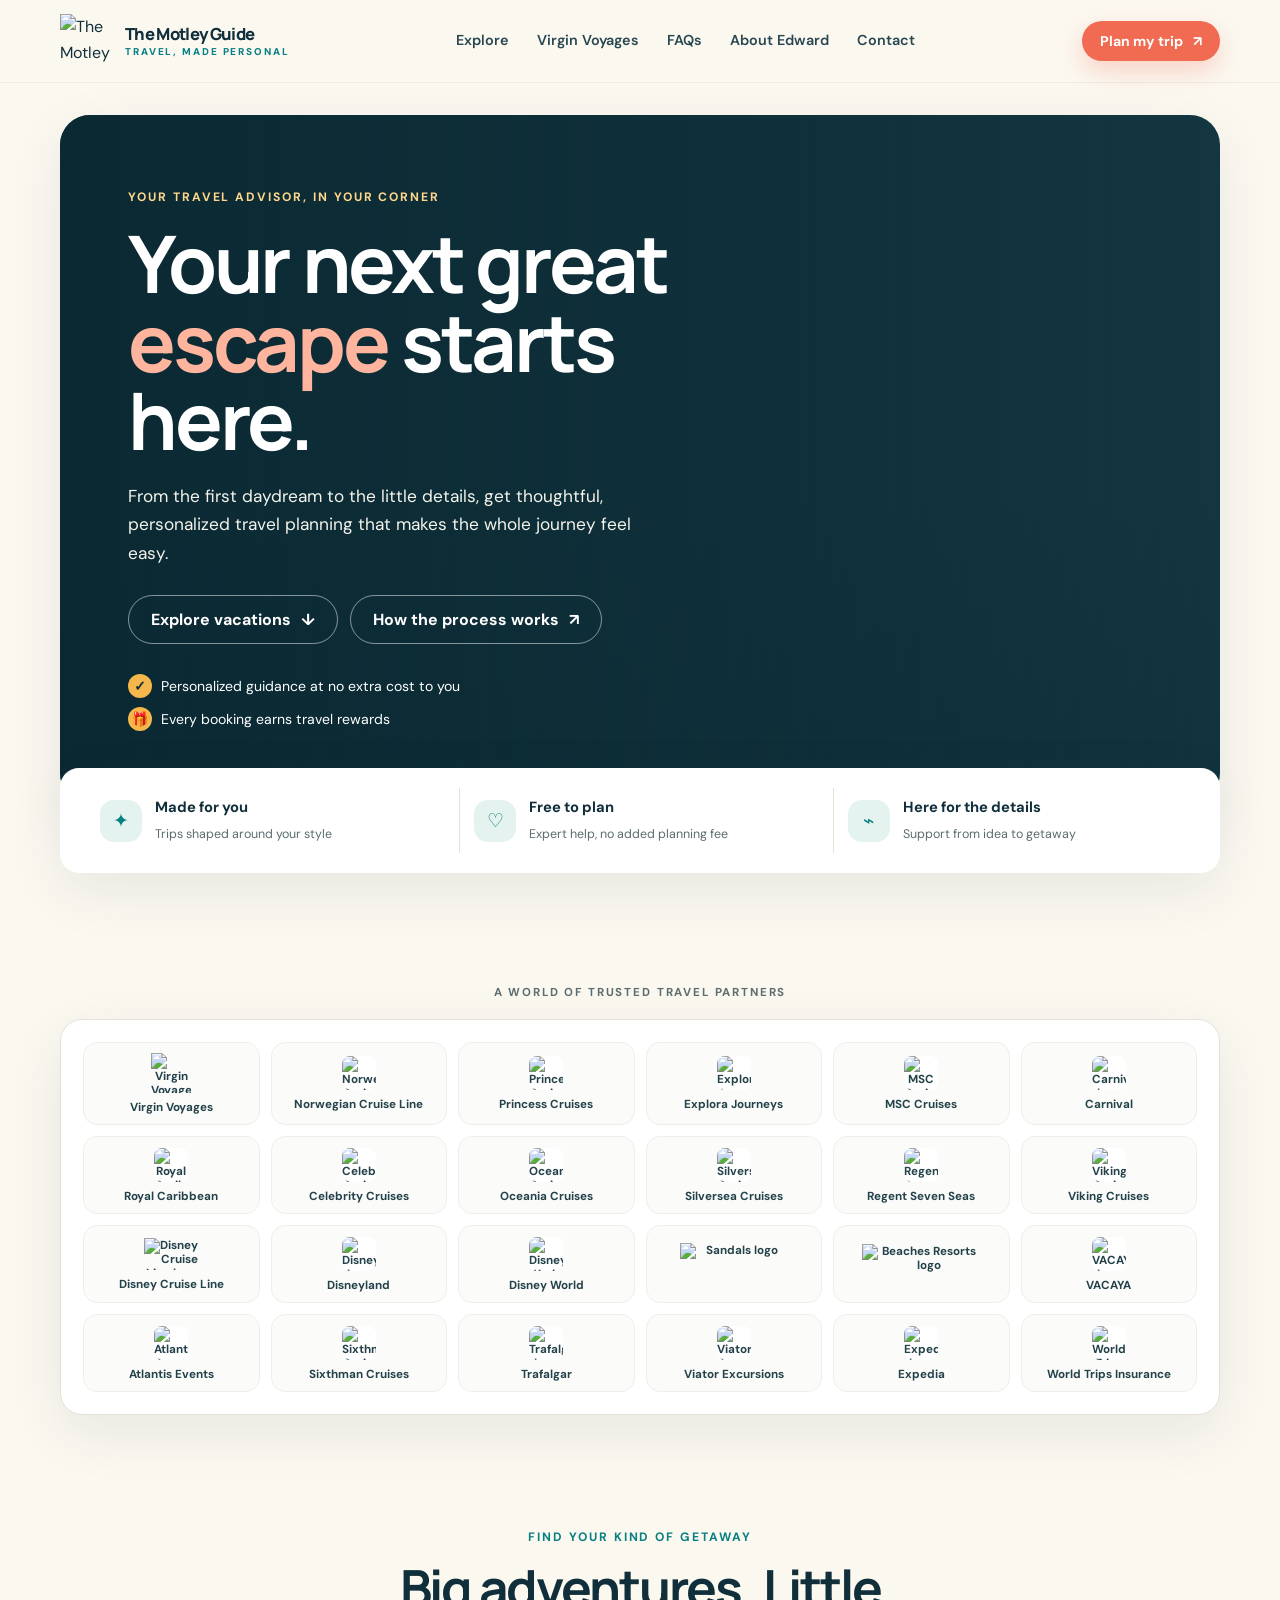
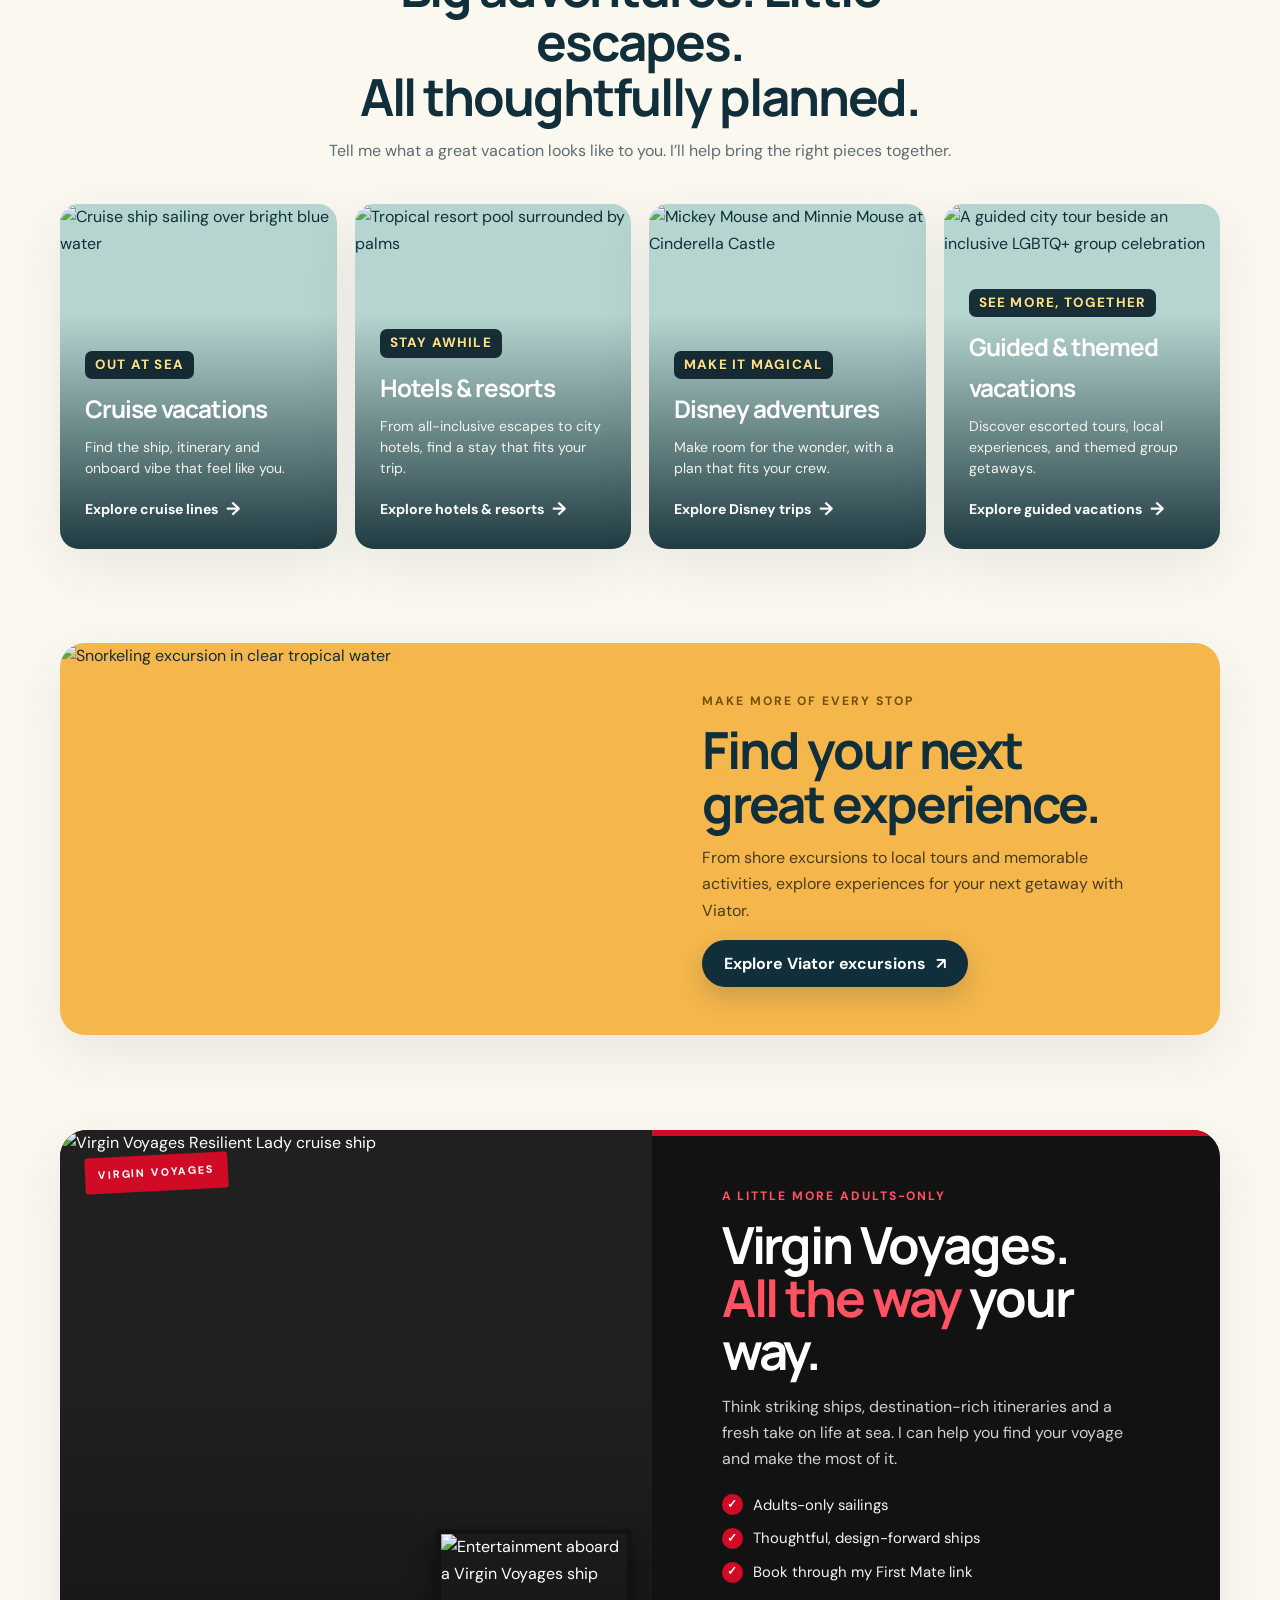
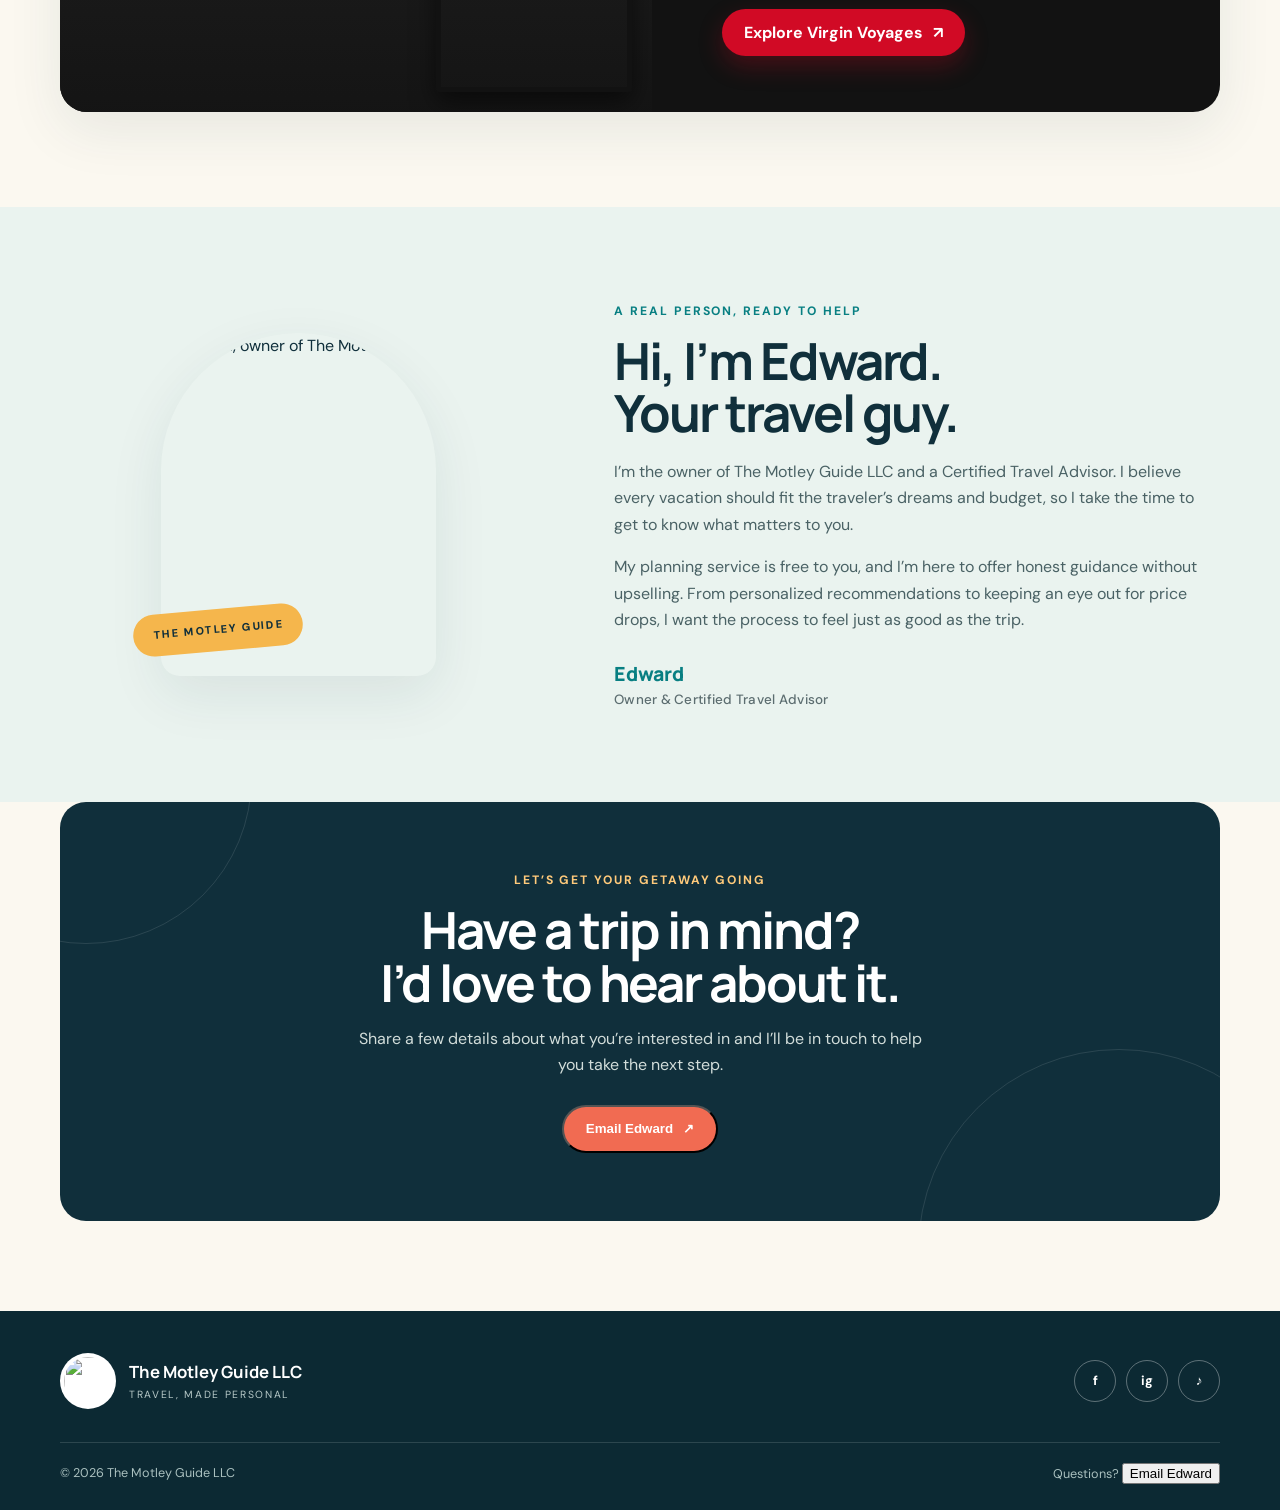
==== index.html @ 71f566dc "Add The Motley Guide website homepage" ====
<!doctype html>
<html lang="en">
<head>
  <meta charset="utf-8">
  <meta name="viewport" content="width=device-width, initial-scale=1">
  <meta name="theme-color" content="#102f3b">
  <meta name="description" content="Thoughtful, personalized vacation planning with The Motley Guide. Discover cruises, all-inclusive resorts, Disney adventures, hotels and excursions.">
  <title>The Motley Guide | Your next great escape starts here</title>
  <link rel="preconnect" href="https://fonts.googleapis.com">
  <link rel="preconnect" href="https://fonts.gstatic.com" crossorigin>
  <link href="https://fonts.googleapis.com/css2?family=DM+Sans:wght@400;500;600;700&family=Manrope:wght@400;500;600;700;800&display=swap" rel="stylesheet">
  <link rel="stylesheet" href="contact-check.css">
  <style>
    :root{--ink:#102f3b;--teal:#087f82;--coral:#f16b52;--gold:#f5b64c;--cream:#fbf8f0;--muted:#5c6d70;--white:#fff;--line:#e6e1d5;--shadow:0 18px 55px #15374116}
    *{box-sizing:border-box}html{scroll-behavior:smooth}body{margin:0;background:var(--cream);color:var(--ink);font-family:'DM Sans',sans-serif;font-size:16px;line-height:1.65}h1,h2,h3,p{margin-top:0}h1,h2,h3,.brand-name{font-family:Manrope,sans-serif;letter-spacing:-.04em}a{color:inherit;text-decoration:none}img{display:block;max-width:100%}.wrap{width:min(1160px,calc(100% - 48px));margin:auto}.eyebrow{font-size:.76rem;text-transform:uppercase;letter-spacing:.16em;font-weight:700;color:var(--teal)}.button{display:inline-flex;align-items:center;justify-content:center;gap:10px;border-radius:999px;padding:14px 22px;font-weight:700;transition:.2s ease;line-height:1.2}.button:hover{transform:translateY(-2px)}.button-coral{background:var(--coral);color:#fff;box-shadow:0 10px 24px #f16b5245}.button-light{background:#fff;color:var(--ink)}.button-outline{border:1px solid #ffffff80;color:#fff}
    header{position:sticky;top:0;z-index:10;background:#fbf8f0ed;backdrop-filter:blur(14px);border-bottom:1px solid #102f3b10}.nav{height:82px;display:flex;align-items:center;justify-content:space-between;gap:26px}.brand{display:flex;align-items:center;gap:11px;min-width:220px}.brand img{width:54px;height:54px;object-fit:contain}.brand-name{font-size:1.04rem;line-height:1.12;font-weight:800}.brand-name span{display:block;font-family:'DM Sans',sans-serif;font-size:.62rem;letter-spacing:.19em;text-transform:uppercase;margin-top:3px;color:var(--teal)}nav{display:flex;align-items:center;gap:28px;font-size:.9rem;font-weight:600;color:#284650}nav a:hover{color:var(--coral)}.nav-cta{padding:12px 18px;font-size:.88rem}
    .hero{padding:32px 0 75px}.hero-panel{position:relative;overflow:hidden;min-height:590px;border-radius:30px;background:#143742 url('https://images.ctfassets.net/rxqefefl3t5b/1yCLDxoHvj5oCfShCfFgw7/ec0d2564971c852c9f8c1a13d8d2b342/resilient-in-santorini.jpg') center 53%/cover;box-shadow:var(--shadow);display:flex;align-items:flex-end}.hero-panel:before{content:"";position:absolute;inset:0;background:linear-gradient(90deg,rgba(9,39,49,.86) 0%,rgba(9,39,49,.58) 43%,rgba(9,39,49,.05) 100%),linear-gradient(0deg,rgba(9,39,49,.22),transparent 45%)}.hero-content{position:relative;color:#fff;width:min(690px,100%);padding:72px 68px}.hero .eyebrow{color:#ffd78a}.hero h1{font-size:clamp(3.1rem,6.2vw,5.5rem);line-height:.99;margin:17px 0 22px;max-width:700px}.hero h1 em{font-style:normal;color:#ffb49e}.hero p{max-width:515px;color:#f4f4eb;font-size:1.08rem;margin-bottom:28px}.hero-actions{display:flex;flex-wrap:wrap;gap:12px}.hero-note{display:flex;align-items:center;gap:9px;margin-top:30px;color:#fff;font-size:.88rem}.hero-note+.hero-note{margin-top:9px}.hero-note b{display:inline-flex;background:var(--gold);color:var(--ink);width:24px;height:24px;border-radius:50%;align-items:center;justify-content:center}
    .intro-strip{margin-top:-35px;position:relative;z-index:1}.perks{display:grid;grid-template-columns:repeat(3,1fr);background:#fff;border-radius:19px;padding:20px 26px;box-shadow:var(--shadow);gap:12px}.perk{display:flex;align-items:center;gap:13px;padding:7px 14px}.perk+.perk{border-left:1px solid var(--line)}.perk-icon{display:grid;place-items:center;flex:0 0 42px;height:42px;border-radius:14px;background:#e4f3ef;color:var(--teal);font-size:1.2rem}.perk strong{display:block;font-size:.92rem}.perk small{color:var(--muted);font-size:.78rem}
    .supplier-band{padding:35px 0 18px}.supplier-label{text-align:center;font-weight:700;font-size:.72rem;text-transform:uppercase;letter-spacing:.16em;color:var(--muted);margin-bottom:17px}.supplier-box{padding:22px;background:#fff;border:1px solid var(--line);border-radius:22px;box-shadow:var(--shadow)}.supplier-grid{display:grid;grid-template-columns:repeat(6,minmax(0,1fr));gap:11px}.supplier-logo{min-height:78px;display:flex;flex-direction:column;align-items:center;justify-content:center;gap:7px;text-align:center;background:#fbfcfa;border:1px solid #edf0e9;border-radius:14px;padding:10px 8px;color:#24424a;font-size:.73rem;font-weight:700;line-height:1.2}.supplier-logo img{width:34px;height:34px;object-fit:contain;border-radius:8px;background:#fff}.supplier-logo img.logo-fallback{display:none}.supplier-logo span{max-width:100%}.supplier-logo-beaches img{width:min(100%,118px);height:40px;border-radius:0;background:transparent}.supplier-logo-beaches span{display:none}.supplier-logo-sandals img{width:min(100%,108px);height:42px;border-radius:0;background:transparent}.supplier-logo-sandals span{display:none}.supplier-logo-dcl img{width:55px;height:32px;border-radius:0;background:transparent}.supplier-logo-virgin img{width:40px;height:40px;border-radius:0;background:transparent}
    section{padding:94px 0}.section-head{max-width:660px;margin:0 auto 40px;text-align:center}.section-head h2{font-size:clamp(2.3rem,4vw,3.5rem);line-height:1.06;margin:13px 0 15px}.section-head p{color:var(--muted);margin:0}.travel-grid{display:grid;grid-template-columns:repeat(4,1fr);gap:18px}.travel-card{position:relative;overflow:hidden;border-radius:19px;min-height:345px;background:#b6d5d0;box-shadow:var(--shadow);isolation:isolate}.travel-card:before{content:"";position:absolute;inset:0;background:linear-gradient(0deg,rgba(11,38,46,.88),transparent 68%);z-index:-1}.travel-card img{position:absolute;inset:0;width:100%;height:100%;object-fit:cover;z-index:-2;transition:transform .4s}.travel-card:hover img{transform:scale(1.05)}.travel-card .card-content{position:absolute;bottom:0;left:0;right:0;padding:25px;color:white}.card-kicker{display:inline-flex;align-items:center;width:fit-content;margin-bottom:2px;padding:6px 10px;border-radius:7px;background:rgba(7,29,39,.9);color:#ffe08a;font-size:.84rem;line-height:1.2;letter-spacing:.09em;text-transform:uppercase;font-weight:800;text-shadow:0 1px 1px rgba(0,0,0,.35)}.travel-card h3{font-size:1.52rem;margin:8px 0}.travel-card p{font-size:.88rem;line-height:1.5;color:#f4f3ed;margin-bottom:15px}.text-link{font-size:.88rem;font-weight:700;display:inline-flex;gap:8px;align-items:center}.text-link span{font-size:1.15rem;transition:transform .2s}.text-link:hover span{transform:translateX(4px)}
    .virgin{padding:0 0 95px}.virgin-panel{display:grid;grid-template-columns:1.02fr .98fr;min-height:460px;border-radius:27px;overflow:hidden;background:#121212;color:#fff;box-shadow:var(--shadow)}.virgin-images{position:relative;min-height:400px;overflow:hidden;background:#202020}.virgin-images:after{content:"";position:absolute;inset:45% 0 0;background:linear-gradient(0deg,#101010b8,transparent);pointer-events:none}.virgin-ship{width:100%;height:100%;position:absolute;inset:0;object-fit:cover;object-position:center;filter:saturate(1.08)}.virgin-detail{position:absolute;right:20px;bottom:20px;width:33%;height:28%;object-fit:cover;border:5px solid #121212;border-radius:4px;z-index:1;box-shadow:0 10px 24px #0008}.virgin-stamp{position:absolute;z-index:2;left:25px;top:25px;padding:9px 13px;border-radius:3px;background:#d10a25;color:#fff;font-size:.67rem;font-weight:800;letter-spacing:.17em;text-transform:uppercase;transform:rotate(-3deg)}.virgin-copy{padding:56px clamp(30px,5.5vw,70px);display:flex;flex-direction:column;justify-content:center;position:relative}.virgin-copy:before{content:"";position:absolute;right:0;top:0;height:6px;width:100%;background:#d10a25}.virgin-copy .eyebrow{color:#ff5365}.virgin-copy h2{font-size:clamp(2.3rem,4vw,3.5rem);line-height:1.03;margin:12px 0 17px;color:#fff}.virgin-copy h2 em{font-style:normal;color:#ff5262}.virgin-copy p{color:#d0d0d0}.virgin-copy ul{list-style:none;padding:0;margin:4px 0 25px;display:grid;gap:9px}.virgin-copy li{display:flex;gap:10px;align-items:center;font-size:.93rem;color:#f3f3f3}.virgin-copy li:before{content:'✓';font-size:.73rem;font-weight:800;background:#d10a25;color:#fff;border-radius:50%;width:21px;height:21px;display:grid;place-items:center}.virgin-copy .button{align-self:flex-start;background:#d10a25;box-shadow:0 10px 24px #d10a2545}
    .viator-section{padding:0 0 95px}.viator-panel{display:grid;grid-template-columns:1fr 1fr;min-height:390px;border-radius:25px;overflow:hidden;background:#f5b64c;box-shadow:var(--shadow)}.viator-photo{min-height:360px;width:100%;height:100%;object-fit:cover}.viator-copy{padding:48px clamp(28px,5vw,62px);display:flex;flex-direction:column;justify-content:center}.viator-copy .eyebrow{color:#73500b}.viator-copy h2{font-size:clamp(2.25rem,4vw,3.4rem);line-height:1.04;margin:12px 0 15px}.viator-copy p{color:#493d20;max-width:470px}.viator-copy .button{align-self:flex-start;background:#102f3b;color:#fff;box-shadow:0 10px 24px #102f3b30}
    .about{background:#eaf3ef}.about-grid{display:grid;grid-template-columns:.88fr 1.12fr;align-items:center;gap:78px}.portrait-wrap{position:relative;max-width:420px;margin:auto}.portrait{width:100%;aspect-ratio:4/5;object-fit:cover;object-position:center 38%;border-radius:180px 180px 25px 25px;box-shadow:var(--shadow)}.portrait-wrap:after{content:"THE MOTLEY GUIDE";position:absolute;bottom:25px;left:-28px;background:var(--gold);border-radius:999px;padding:12px 20px;font-size:.68rem;font-weight:800;letter-spacing:.15em;transform:rotate(-5deg)}.about-copy h2{font-size:clamp(2.4rem,4vw,3.7rem);line-height:1.03;margin:12px 0 20px}.about-copy p{color:#4a6265}.about-copy .signature{font-family:Manrope,sans-serif;font-weight:800;font-size:1.22rem;color:var(--teal);margin:25px 0 0}.about-copy .signature small{font:500 .84rem 'DM Sans',sans-serif;color:var(--muted);display:block;letter-spacing:.02em}
    .steps{display:grid;grid-template-columns:repeat(3,1fr);gap:22px;margin-top:43px}.step{padding:27px 26px;background:white;border:1px solid var(--line);border-radius:18px}.step-num{display:grid;place-items:center;width:40px;height:40px;border-radius:13px;background:#fff0df;color:#c35d45;font-weight:800;margin-bottom:20px}.step h3{font-size:1.2rem;margin-bottom:9px}.step p{font-size:.91rem;color:var(--muted);margin:0}
    .process-section{background:#eaf3ef}.process-list{list-style:none;padding:0;margin:0 auto;max-width:850px;position:relative;display:grid;gap:13px}.process-list:before{content:"";position:absolute;left:27px;top:27px;bottom:27px;width:2px;background:#bfd8d0}.process-step{position:relative;display:grid;grid-template-columns:56px 1fr;gap:17px;align-items:start}.process-num{position:relative;z-index:1;width:56px;height:56px;border-radius:18px;background:var(--gold);color:var(--ink);display:grid;place-items:center;font:800 .9rem Manrope,sans-serif;box-shadow:0 0 0 6px #eaf3ef}.process-card{background:#fff;border:1px solid #dfe9e3;border-radius:16px;padding:17px 22px;box-shadow:0 9px 24px #1537410a}.process-card h3{font-size:1.08rem;margin:0 0 4px}.process-card p{margin:0;color:var(--muted);font-size:.91rem}.process-card.with-illustration{display:grid;grid-template-columns:minmax(0,1fr) 122px;gap:16px;align-items:center}.process-illustration{display:block;width:122px;height:90px}.process-step:nth-child(6) .process-num{background:var(--coral);color:#fff}.process-step:nth-child(6) h3{color:#bf513c}.process-step:last-child .process-num{background:var(--teal);color:#fff}.process-cta{text-align:center;margin-top:30px}.process-cta p{color:var(--muted);margin:0 0 14px}
    .cta{padding:0 0 90px}.cta-panel{position:relative;overflow:hidden;background:var(--ink);color:#fff;text-align:center;padding:68px 24px;border-radius:26px}.cta-panel:before,.cta-panel:after{content:"";position:absolute;border:1px solid #ffffff1c;border-radius:50%;width:330px;height:330px}.cta-panel:before{left:-140px;top:-190px}.cta-panel:after{right:-100px;bottom:-230px;width:400px;height:400px}.cta-panel>*{position:relative}.cta-panel .eyebrow{color:#ffca7b}.cta-panel h2{font-size:clamp(2.3rem,4vw,3.5rem);line-height:1.05;max-width:680px;margin:13px auto 16px}.cta-panel p{color:#d2ddda;max-width:570px;margin:0 auto 26px}.cta-panel .button{background:var(--coral);color:#fff}
    .contact-email{display:inline-flex;align-items:center;justify-content:center;margin-top:14px;padding:12px 21px;border:1px solid #ffffff;border-radius:999px;background:#fff;color:var(--ink);font:700 .9rem 'DM Sans',sans-serif;cursor:pointer;transition:.2s ease}.contact-email:hover{transform:translateY(-2px);box-shadow:0 8px 22px #0003}.human-check{border:0;border-radius:22px;padding:0;width:min(430px,calc(100% - 32px));color:var(--ink);box-shadow:0 24px 80px #071c25aa}.human-check::backdrop{background:#081f28b8;backdrop-filter:blur(4px)}.human-check form{padding:30px}.human-check .eyebrow{margin-bottom:7px}.human-check h2{font-size:1.8rem;line-height:1.12;margin:5px 0 10px}.human-check p{color:var(--muted);font-size:.93rem}.human-check label{display:block;font-weight:700;font-size:.88rem;margin:20px 0 7px}.human-check input{width:100%;height:48px;padding:10px 13px;border:1px solid #cbd5d2;border-radius:10px;font:inherit;color:var(--ink)}.human-check input:focus{outline:3px solid #087f8240;border-color:var(--teal)}.check-actions{display:flex;justify-content:flex-end;gap:10px;margin-top:18px}.check-actions button{border:0;font:inherit;cursor:pointer}.check-cancel{background:#eef2ef;color:var(--ink)}.check-error{min-height:1.3em;color:#b3263e!important;font-size:.84rem!important;margin:7px 0 0!important}
    footer{background:#0c2933;color:#fff;padding:42px 0 25px}.footer-top{display:flex;align-items:center;justify-content:space-between;gap:30px;padding-bottom:33px;border-bottom:1px solid #ffffff22}.footer-brand{display:flex;align-items:center;gap:13px}.footer-brand img{width:56px;height:56px;object-fit:contain;background:#fff;border-radius:50%;padding:4px}.footer-brand strong{font-family:Manrope,sans-serif;font-size:1.05rem}.footer-brand small{display:block;color:#b7c9c8;letter-spacing:.16em;text-transform:uppercase;font-size:.65rem}.socials{display:flex;gap:10px}.socials a{width:42px;height:42px;border-radius:50%;border:1px solid #ffffff55;display:grid;place-items:center;font-weight:700;font-size:.82rem;transition:.2s}.socials a:hover{background:var(--gold);color:var(--ink);border-color:var(--gold)}.footer-bottom{display:flex;justify-content:space-between;gap:20px;color:#aac0bf;font-size:.79rem;padding-top:20px}.footer-bottom a{text-decoration:underline;text-underline-offset:3px}
    @media(max-width:900px){.supplier-grid{grid-template-columns:repeat(4,minmax(0,1fr))}nav{gap:17px}.travel-grid{grid-template-columns:repeat(2,1fr)}.travel-card{min-height:330px}.about-grid{gap:46px}.hero-panel{min-height:550px}.hero-content{padding:58px 46px}}
    @media(max-width:680px){.wrap{width:min(100% - 32px,520px)}.nav{height:72px}.brand{min-width:0}.brand img{width:46px;height:46px}.brand-name{font-size:.92rem}nav{display:none}.nav-cta{padding:11px 15px;font-size:.8rem}.hero{padding:17px 0 55px}.hero-panel{min-height:610px;border-radius:22px;background-position:58% center}.hero-panel:before{background:linear-gradient(90deg,rgba(9,39,49,.84),rgba(9,39,49,.28)),linear-gradient(0deg,rgba(9,39,49,.43),transparent 78%)}.hero-content{padding:44px 25px}.supplier-box{padding:13px}.supplier-grid{grid-template-columns:repeat(3,minmax(0,1fr));gap:8px}.supplier-logo{min-height:74px;padding:8px 5px;font-size:.67rem}.supplier-logo img{width:30px;height:30px}.hero h1{font-size:3.35rem}.hero p{font-size:.98rem}.intro-strip{margin-top:-24px}.perks{grid-template-columns:1fr;padding:13px 18px;gap:0}.perk{padding:10px 4px}.perk+.perk{border-left:0;border-top:1px solid var(--line)}section{padding:70px 0}.section-head{margin-bottom:28px}.travel-grid{grid-template-columns:1fr;gap:12px}.travel-card{min-height:270px;border-radius:15px}.travel-card .card-content{padding:17px}.travel-card h3{font-size:1.25rem}.travel-card p{font-size:.78rem}.virgin{padding-bottom:70px}.virgin-panel{grid-template-columns:1fr}.virgin-images{min-height:300px}.virgin-detail{width:35%;height:29%;right:13px;bottom:13px;border-width:3px}.virgin-stamp{left:16px;top:17px}.virgin-copy{padding:34px 26px 38px}.viator-section{padding-bottom:70px}.viator-panel{grid-template-columns:1fr}.viator-photo{min-height:250px;max-height:290px}.viator-copy{padding:33px 26px 38px}.about-grid{grid-template-columns:1fr;gap:40px}.portrait-wrap{max-width:300px}.about-copy{max-width:540px}.steps{grid-template-columns:1fr;gap:12px;margin-top:30px}.step{padding:22px}.process-list{gap:11px}.process-step{grid-template-columns:48px 1fr;gap:12px}.process-list:before{left:23px;top:24px;bottom:24px}.process-num{width:48px;height:48px;border-radius:15px;box-shadow:0 0 0 5px #eaf3ef}.process-card{padding:15px 16px}.process-card.with-illustration{grid-template-columns:minmax(0,1fr) 86px;gap:9px}.process-illustration{width:86px;height:72px}.process-card h3{font-size:1rem}.process-card p{font-size:.87rem}.process-cta .button{width:100%}.cta{padding-bottom:65px}.cta-panel{padding:54px 23px;border-radius:21px}.footer-top{align-items:flex-start;flex-direction:column}.footer-bottom{flex-direction:column;gap:6px}}
    @media(prefers-reduced-motion:reduce){html{scroll-behavior:auto}*,*:before,*:after{transition:none!important}}
  </style>
</head>
<body>
  <header>
    <div class="wrap nav">
      <a class="brand" href="#top" aria-label="The Motley Guide home">
        <img src="https://d6ham14n5a27z.cloudfront.net/img/s_h100/i_ha0764b0eef81c5c4796b85fe0e1fa16772dd50e7.png" alt="The Motley Guide logo">
        <span class="brand-name">The Motley Guide<span>Travel, made personal</span></span>
      </a>
      <nav aria-label="Main navigation"><a href="#experiences">Explore</a><a href="#virgin">Virgin Voyages</a><a href="cruise-faq.html">FAQs</a><a href="#about">About Edward</a><a href="#contact">Contact</a></nav>
      <a class="button button-coral nav-cta" href="quote-request.html">Plan my trip <span>↗</span></a>
    </div>
  </header>
  <main id="top">
    <section class="hero">
      <div class="wrap">
        <div class="hero-panel">
          <div class="hero-content">
            <div class="eyebrow">Your travel advisor, in your corner</div>
            <h1>Your next great <em>escape</em> starts here.</h1>
            <p>From the first daydream to the little details, get thoughtful, personalized travel planning that makes the whole journey feel easy.</p>
            <div class="hero-actions"><a class="button button-outline" href="#experiences">Explore vacations <span>↓</span></a><a class="button button-outline" href="planning-process.html">How the process works <span>↗</span></a></div>
            <div class="hero-note"><b>✓</b> Personalized guidance at no extra cost to you</div>
            <div class="hero-note gift-note"><b aria-hidden="true">🎁</b> Every booking earns travel rewards</div>
          </div>
        </div>
        <div class="intro-strip"><div class="perks">
          <div class="perk"><span class="perk-icon">✦</span><span><strong>Made for you</strong><small>Trips shaped around your style</small></span></div>
          <div class="perk"><span class="perk-icon">♡</span><span><strong>Free to plan</strong><small>Expert help, no added planning fee</small></span></div>
          <div class="perk"><span class="perk-icon">⌁</span><span><strong>Here for the details</strong><small>Support from idea to getaway</small></span></div>
        </div></div>
      </div>
    </section>
    <section class="supplier-band" aria-label="Travel partners"><div class="wrap"><div class="supplier-label">A world of trusted travel partners</div><div class="supplier-box"><div class="supplier-grid" id="supplier-grid"></div></div></div></section>
    <section id="experiences">
      <div class="wrap"><div class="section-head"><div class="eyebrow">Find your kind of getaway</div><h2>Big adventures. Little escapes.<br>All thoughtfully planned.</h2><p>Tell me what a great vacation looks like to you. I’ll help bring the right pieces together.</p></div>
        <div class="travel-grid">
          <article class="travel-card"><img src="https://images.unsplash.com/photo-1548574505-5e239809ee19?auto=format&fit=crop&w=900&q=82" alt="Cruise ship sailing over bright blue water" loading="lazy"><div class="card-content"><div class="card-kicker">Out at sea</div><h3>Cruise vacations</h3><p>Find the ship, itinerary and onboard vibe that feel like you.</p><a class="text-link" href="cruises.html">Explore cruise lines <span>→</span></a></div></article>
          <article class="travel-card"><img src="https://images.unsplash.com/photo-1571896349842-33c89424de2d?auto=format&fit=crop&w=900&q=82" alt="Tropical resort pool surrounded by palms" loading="lazy"><div class="card-content"><div class="card-kicker">Stay awhile</div><h3>Hotels & resorts</h3><p>From all-inclusive escapes to city hotels, find a stay that fits your trip.</p><a class="text-link" href="resorts.html">Explore hotels & resorts <span>→</span></a></div></article>
          <article class="travel-card"><img src="https://disneyexperiences.com/app/uploads/sites/2/2023/12/1920_img_2436-1440x960-1.jpg" alt="Mickey Mouse and Minnie Mouse at Cinderella Castle" loading="lazy"><div class="card-content"><div class="card-kicker">Make it magical</div><h3>Disney adventures</h3><p>Make room for the wonder, with a plan that fits your crew.</p><a class="text-link" href="disney.html">Explore Disney trips <span>→</span></a></div></article>
          
          <article class="travel-card"><img src="guided-themed-vacations.jpg" alt="A guided city tour beside an inclusive LGBTQ+ group celebration" loading="lazy"><div class="card-content"><div class="card-kicker">See more, together</div><h3>Guided & themed vacations</h3><p>Discover escorted tours, local experiences, and themed group getaways.</p><a class="text-link" href="stays-excursions.html">Explore guided vacations <span>→</span></a></div></article>
        </div>
      </div>
    </section>
    <section class="viator-section" id="viator"><div class="wrap"><div class="viator-panel"><img class="viator-photo" src="https://images.unsplash.com/photo-1544551763-46a013bb70d5?auto=format&fit=crop&w=1200&q=85" alt="Snorkeling excursion in clear tropical water" loading="lazy"><div class="viator-copy"><div class="eyebrow">Make more of every stop</div><h2>Find your next<br>great experience.</h2><p>From shore excursions to local tours and memorable activities, explore experiences for your next getaway with Viator.</p><a class="button" href="https://www.viator.com/?pid=P00304275&amp;uid=U00824107&amp;mcid=58086&amp;currency=USD" target="_blank" rel="noopener">Explore Viator excursions <span>↗</span></a></div></div></div></section>
    <section class="virgin" id="virgin"><div class="wrap"><div class="virgin-panel"><div class="virgin-images"><span class="virgin-stamp">Virgin Voyages</span><img class="virgin-ship" src="https://virginvoyages.imgix.net/dam/jcr%3A6b35a588-25ca-49c9-8648-4dfd82debcb9/Resilient%20lady-892x1266-tablet.png?auto=format&amp;w=1400&amp;q=88" alt="Virgin Voyages Resilient Lady cruise ship" loading="lazy"><img class="virgin-detail" src="https://virginvoyages.imgix.net/dam/jcr%3Aa4e1e33b-c900-4a3a-9ae8-876c49cc40e7/cards-entertainment-450x253.png?auto=format&amp;w=600&amp;q=85" alt="Entertainment aboard a Virgin Voyages ship" loading="lazy"></div><div class="virgin-copy"><div class="eyebrow">A little more adults-only</div><h2>Virgin Voyages.<br><em>All the way</em> your way.</h2><p>Think striking ships, destination-rich itineraries and a fresh take on life at sea. I can help you find your voyage and make the most of it.</p><ul><li>Adults-only sailings</li><li>Thoughtful, design-forward ships</li><li>Book through my First Mate link</li></ul><a class="button button-coral" href="https://www.virginvoyages.com/book/voyage-planner/find-a-voyage?cabins=1&amp;currencyCode=USD&amp;agentId=290293&amp;agencyId=55760&amp;bookingChannel=FMLINK" target="_blank" rel="noopener">Explore Virgin Voyages <span>↗</span></a></div></div></div></section>
    <section class="about" id="about"><div class="wrap about-grid"><div class="portrait-wrap"><img class="portrait" src="https://d6ham14n5a27z.cloudfront.net/img/c_w2000,h1200,mFocusCover/i_h374306955d0e00d8378937ebae67ea13e7e6b4fe~f_w819,h492,x-108,y0.png" alt="Edward, owner of The Motley Guide"></div><div class="about-copy"><div class="eyebrow">A real person, ready to help</div><h2>Hi, I’m Edward.<br>Your travel guy.</h2><p>I’m the owner of The Motley Guide LLC and a Certified Travel Advisor. I believe every vacation should fit the traveler’s dreams and budget, so I take the time to get to know what matters to you.</p><p>My planning service is free to you, and I’m here to offer honest guidance without upselling. From personalized recommendations to keeping an eye out for price drops, I want the process to feel just as good as the trip.</p><p class="signature">Edward <small>Owner & Certified Travel Advisor</small></p></div></div></section>

    <section class="cta" id="contact"><div class="wrap"><div class="cta-panel"><div class="eyebrow">Let’s get your getaway going</div><h2>Have a trip in mind?<br>I’d love to hear about it.</h2><p>Share a few details about what you’re interested in and I’ll be in touch to help you take the next step.</p><button class="button email-contact" type="button">Email Edward <span>↗</span></button></div></div></section>
  </main>
  <footer><div class="wrap"><div class="footer-top"><a class="footer-brand" href="#top"><img src="https://d6ham14n5a27z.cloudfront.net/img/s_h100/i_ha0764b0eef81c5c4796b85fe0e1fa16772dd50e7.png" alt=""><span><strong>The Motley Guide LLC</strong><small>Travel, made personal</small></span></a><div class="socials" aria-label="Social media"><a href="https://www.facebook.com/TheMotleyGuide/" target="_blank" rel="noopener" aria-label="Facebook">f</a><a href="https://www.instagram.com/themotleyguide" target="_blank" rel="noopener" aria-label="Instagram">ig</a><a href="https://www.tiktok.com/@themotleyguide" target="_blank" rel="noopener" aria-label="TikTok">♪</a></div></div><div class="footer-bottom"><span>© 2026 The Motley Guide LLC</span><span>Questions? <button class="email-contact footer-email" type="button">Email Edward</button></span></div></div></footer>
  <dialog class="human-check" id="human-check" aria-labelledby="check-title"><form id="human-form"><div class="eyebrow">Quick human check</div><h2 id="check-title">One little check before email</h2><p>This helps discourage automated messages. Solve the simple question to open your email app.</p><label id="human-question" for="human-answer">What is 4 + 3?</label><input id="human-answer" name="answer" inputmode="numeric" autocomplete="off" required aria-describedby="check-error"><p class="check-error" id="check-error" aria-live="polite"></p><div class="check-actions"><button type="button" class="button check-cancel" id="check-cancel">Cancel</button><button type="submit" class="button button-coral">Continue to email</button></div></form></dialog>
  <script>
    const suppliers=[['Virgin Voyages','virginvoyages.com'],['Norwegian Cruise Line','ncl.com'],['Princess Cruises','princess.com'],['Explora Journeys','explorajourneys.com'],['MSC Cruises','msccruises.com'],['Carnival','carnival.com'],['Royal Caribbean','royalcaribbean.com'],['Celebrity Cruises','celebritycruises.com'],['Oceania Cruises','oceaniacruises.com'],['Silversea Cruises','silversea.com'],['Regent Seven Seas','rssc.com'],['Viking Cruises','vikingcruises.com'],['Disney Cruise Line','disneycruise.disney.go.com'],['Disneyland','disneyland.disney.go.com'],['Disney World','disneyworld.disney.go.com'],['Sandals','sandals.com'],['Beaches Resorts','beaches.com'],['VACAYA','myvacaya.com'],['Atlantis Events','atlantisevents.com'],['Sixthman Cruises','sixthman.net'],['Trafalgar','trafalgar.com'],['Viator Excursions','viator.com'],['Expedia','expedia.com'],['World Trips Insurance','worldtrips.com']];
    const grid=document.getElementById('supplier-grid');
    for(const [name,domain] of suppliers){const item=document.createElement('div');item.className='supplier-logo';const img=document.createElement('img');if(name==='Beaches Resorts'){item.classList.add('supplier-logo-beaches');img.src='beaches-logo.png'}else if(name==='Virgin Voyages'){item.classList.add('supplier-logo-virgin');img.src='virgin-voyages-logo.png'}else if(name==='Norwegian Cruise Line'){img.src='norwegian-cruise-line-logo.jpeg'}else if(name==='Sandals'){item.classList.add('supplier-logo-sandals');img.src='sandals-logo.jpg'}else if(name==='Disney Cruise Line'){item.classList.add('supplier-logo-dcl');img.src='disney-cruise-line-logo.png'}else{img.src=`https://www.google.com/s2/favicons?domain=${domain}&sz=96`}img.alt=`${name} logo`;img.loading='lazy';const text=document.createElement('span');text.textContent=name;item.append(img,text);grid.append(item)}
  </script>
  <script src="contact-check.js"></script>
</body>
</html>
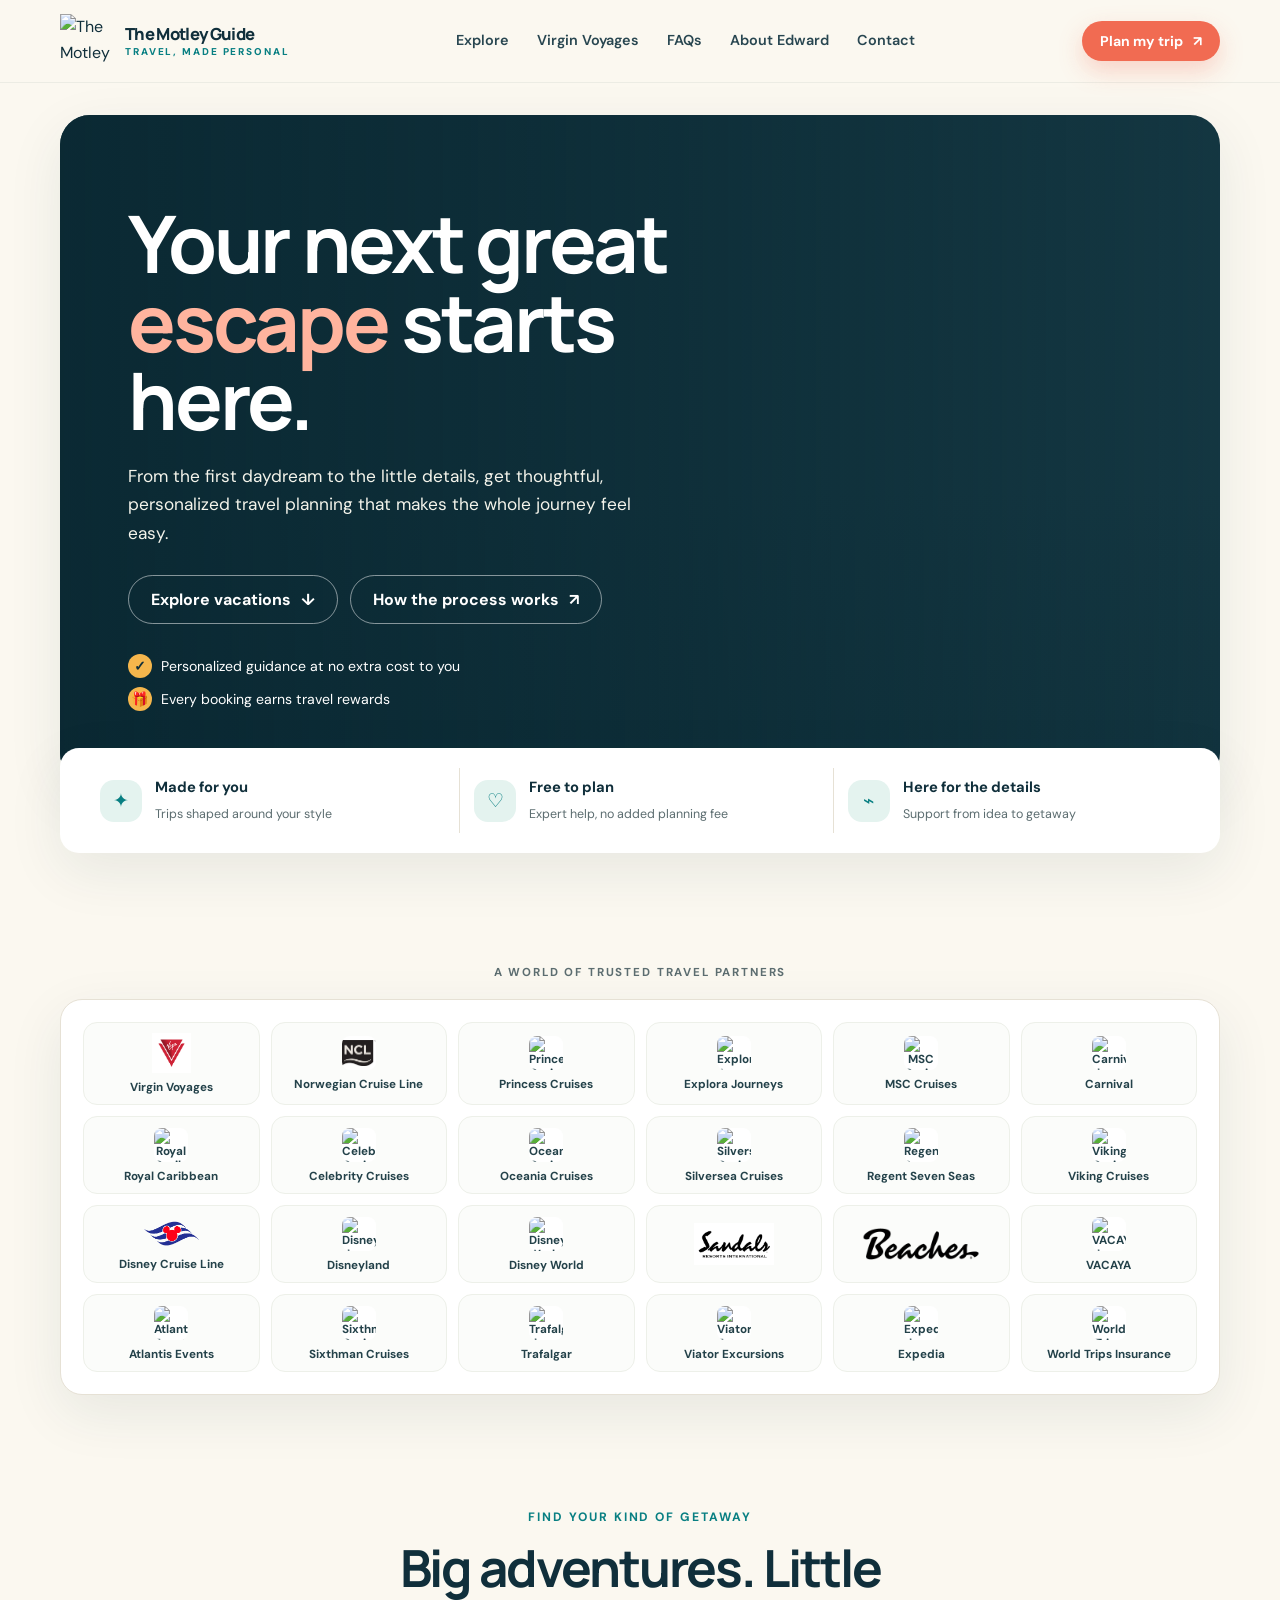
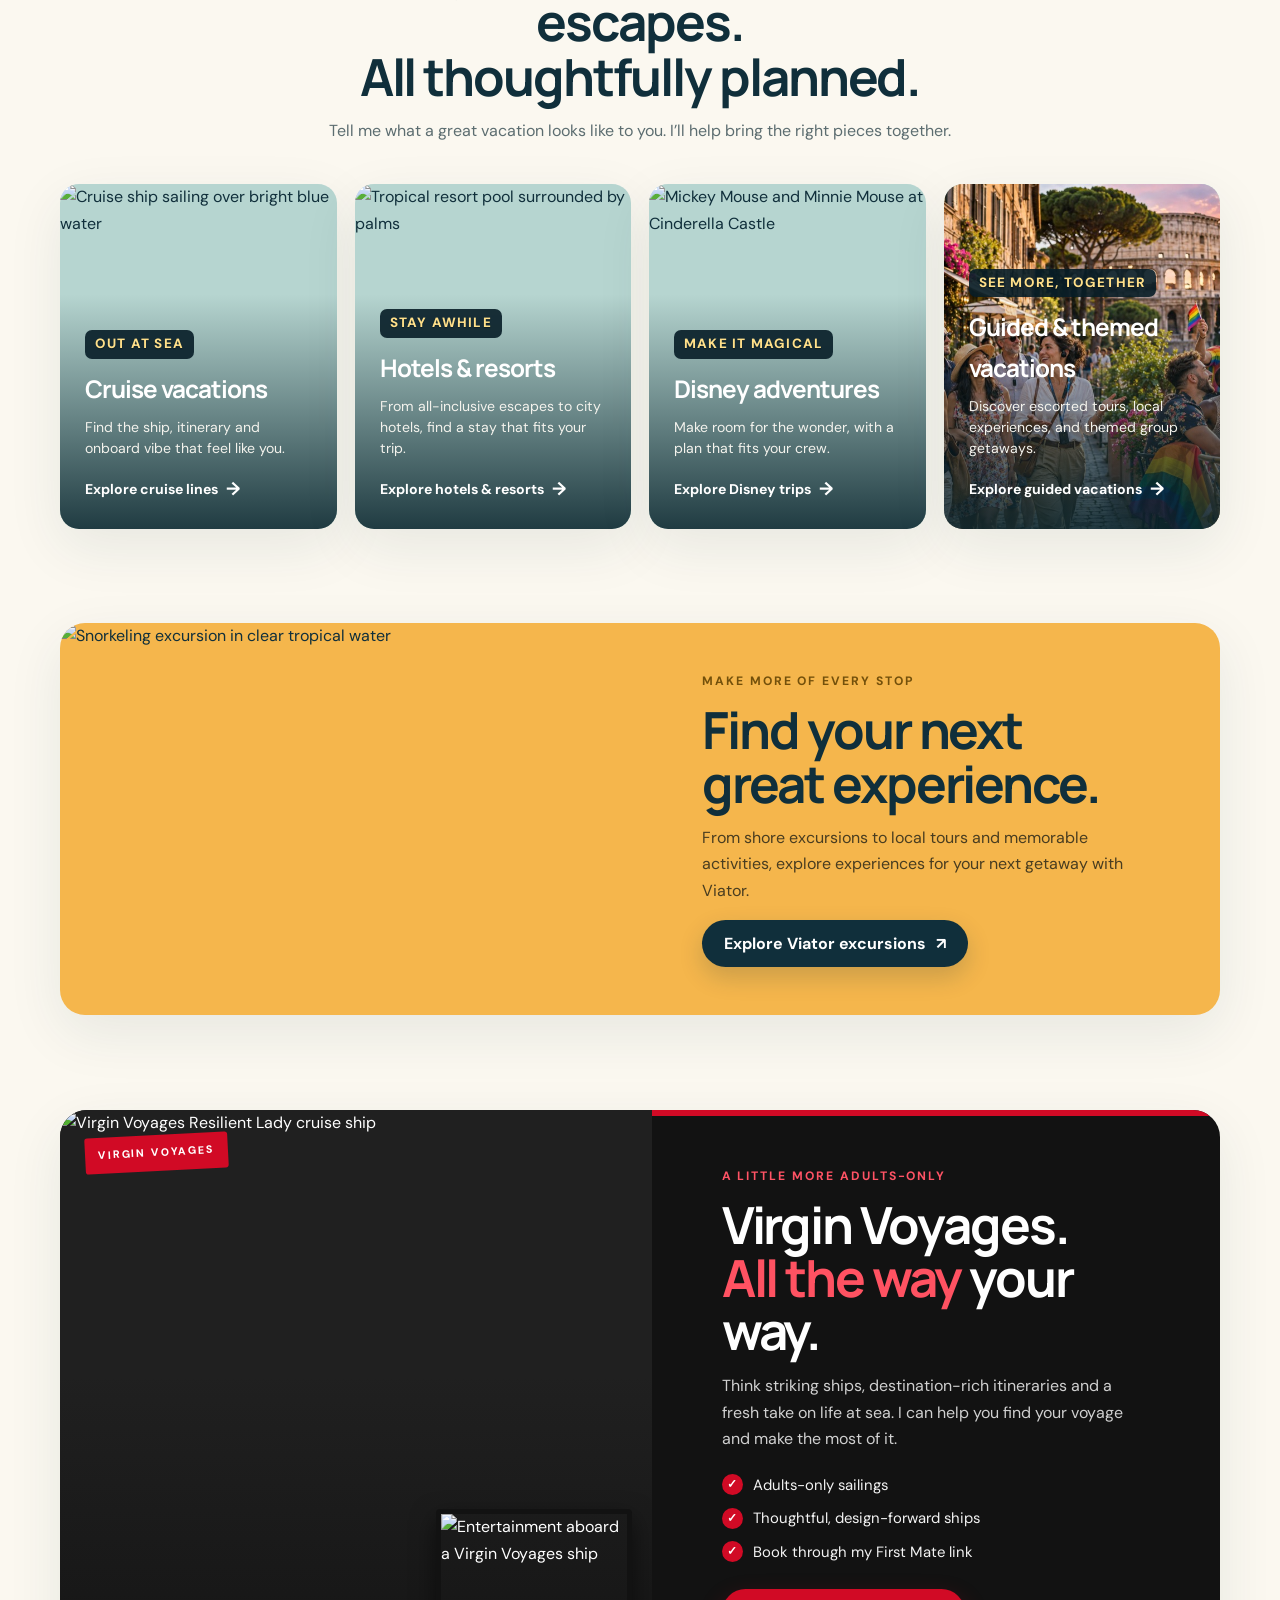
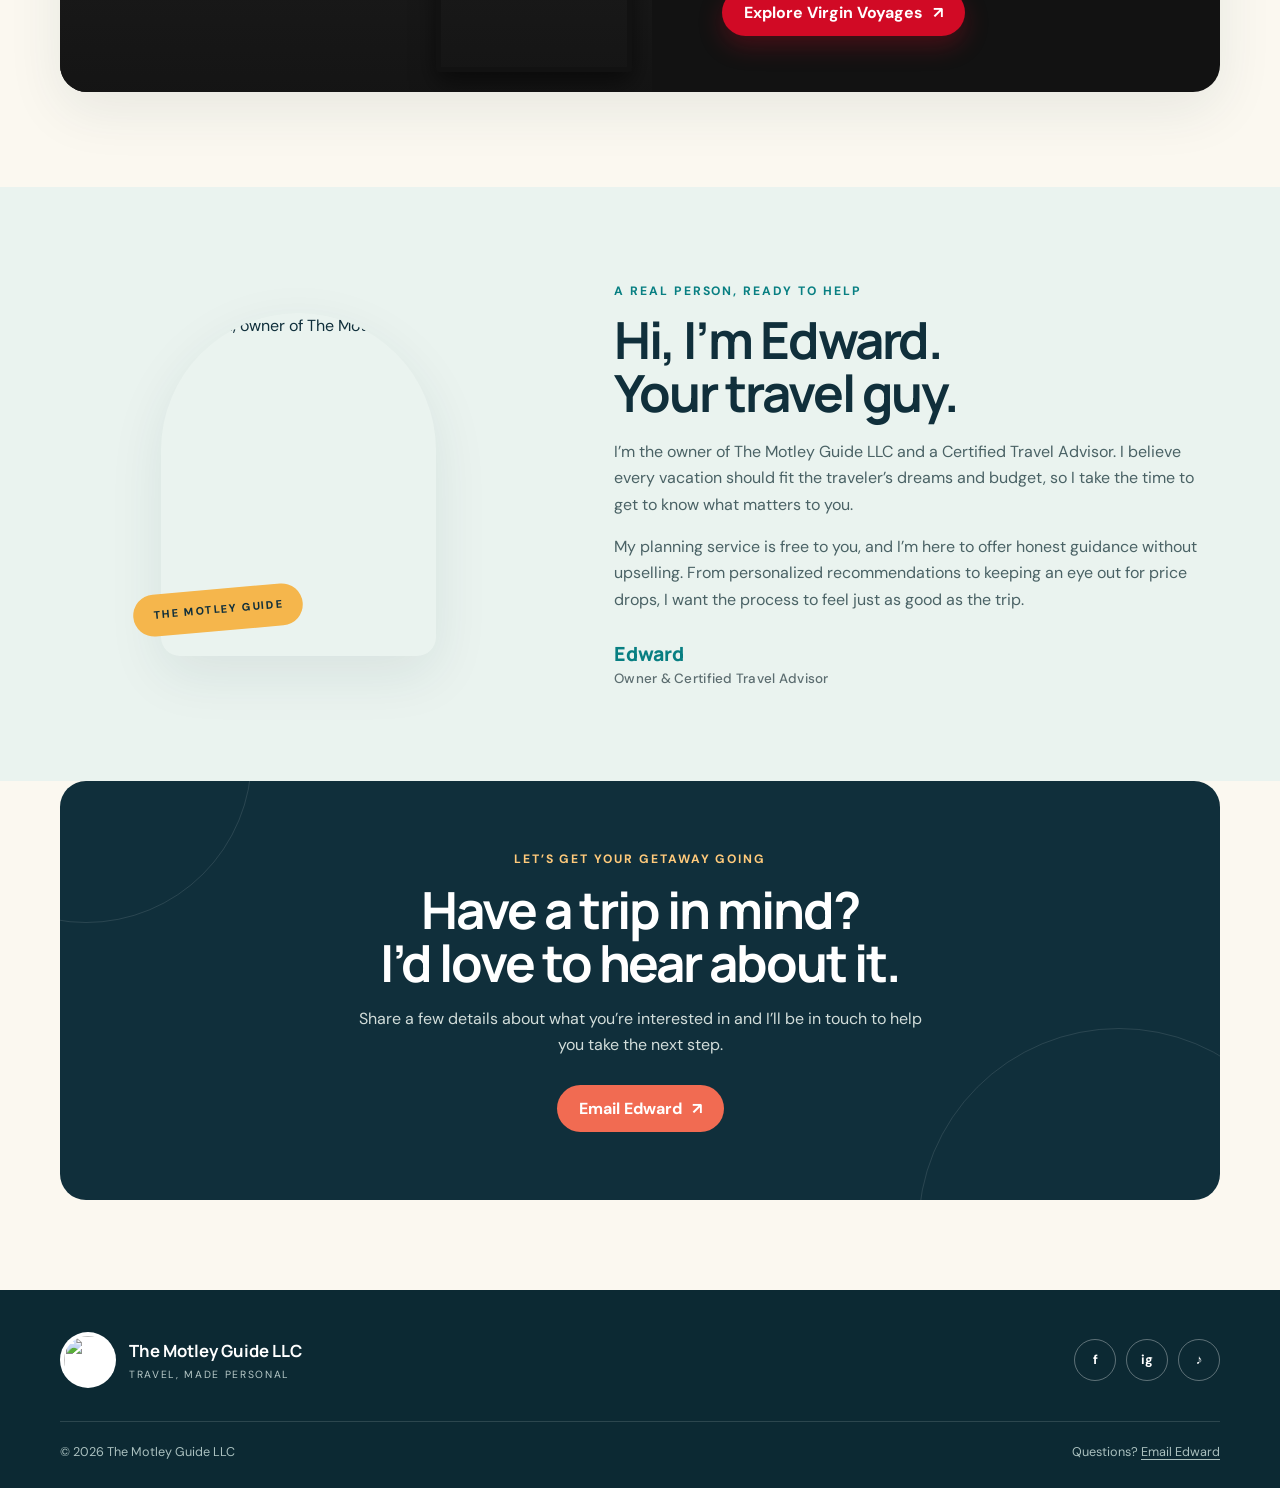
==== commit 5dd91141: "Remove travel advisor tagline from homepage" ====
--- a/index.html
+++ b/index.html
@@ -47,7 +47,7 @@
       <div class="wrap">
         <div class="hero-panel">
           <div class="hero-content">
-            <div class="eyebrow">Your travel advisor, in your corner</div>
+            
             <h1>Your next great <em>escape</em> starts here.</h1>
             <p>From the first daydream to the little details, get thoughtful, personalized travel planning that makes the whole journey feel easy.</p>
             <div class="hero-actions"><a class="button button-outline" href="#experiences">Explore vacations <span>↓</span></a><a class="button button-outline" href="planning-process.html">How the process works <span>↗</span></a></div>
--- a/contact-check.css
+++ b/contact-check.css
@@ -0,0 +1 @@
+button.email-contact{appearance:none;border:0;font-family:inherit;font-size:inherit;cursor:pointer}.human-check{border:0;border-radius:22px;padding:0;width:min(430px,calc(100% - 32px));color:var(--ink,#102f3b);box-shadow:0 24px 80px #071c25aa}.human-check::backdrop{background:#081f28b8;backdrop-filter:blur(4px)}.human-check form{padding:30px}.human-check .eyebrow{margin-bottom:7px}.human-check h2{font-size:1.8rem;line-height:1.12;margin:5px 0 10px}.human-check p{color:var(--muted,#5c6d70);font-size:.93rem}.human-check label{display:block;font-weight:700;font-size:.88rem;margin:20px 0 7px}.human-check input{width:100%;height:48px;padding:10px 13px;border:1px solid #cbd5d2;border-radius:10px;font:inherit;color:var(--ink,#102f3b)}.human-check input:focus{outline:3px solid #087f8240;border-color:var(--teal,#087f82)}.human-check .check-actions{display:flex;justify-content:flex-end;gap:10px;margin-top:18px}.human-check .check-actions button{border:0;font:inherit;cursor:pointer}.human-check .check-cancel{background:#eef2ef;color:var(--ink,#102f3b)}.human-check .check-error{min-height:1.3em;color:#b3263e!important;font-size:.84rem!important;margin:7px 0 0!important}.footer-bottom .footer-email{border:0;padding:0;background:none;color:inherit;font:inherit;text-decoration:underline;text-underline-offset:3px;cursor:pointer}
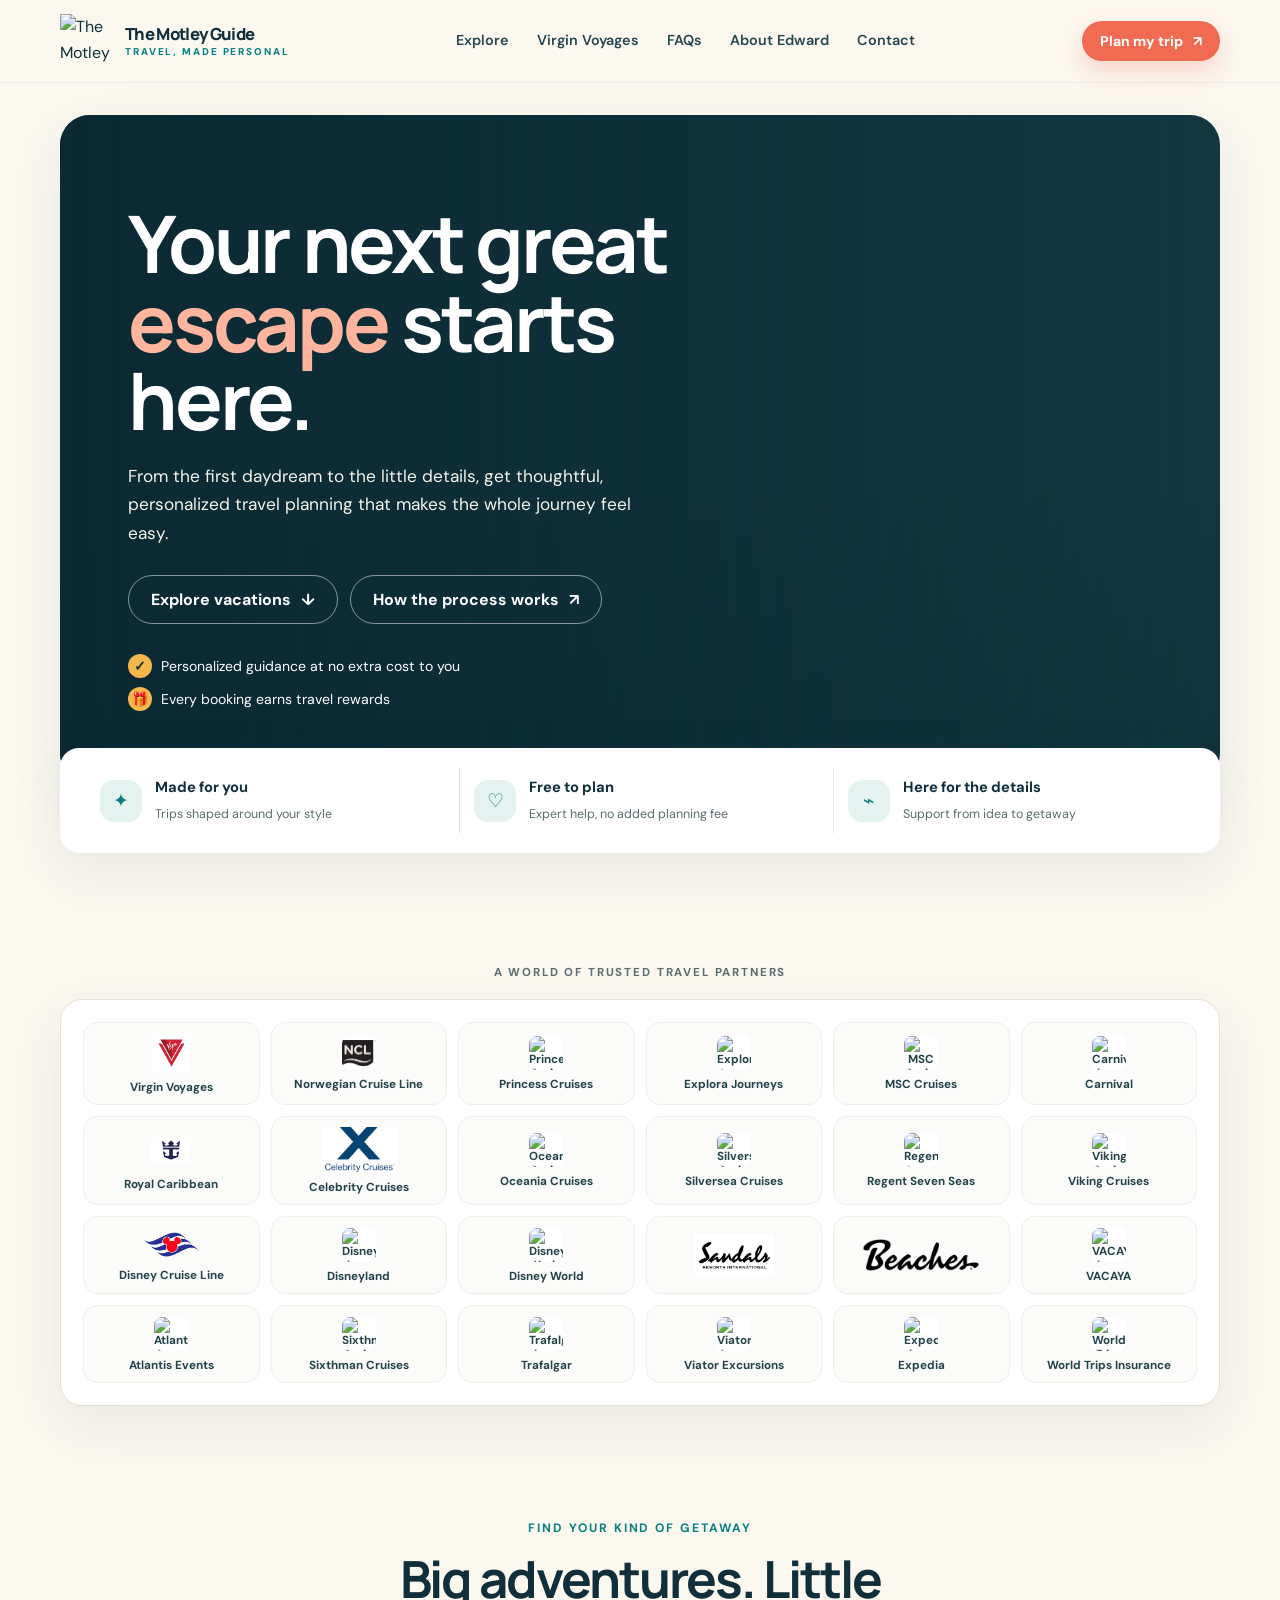
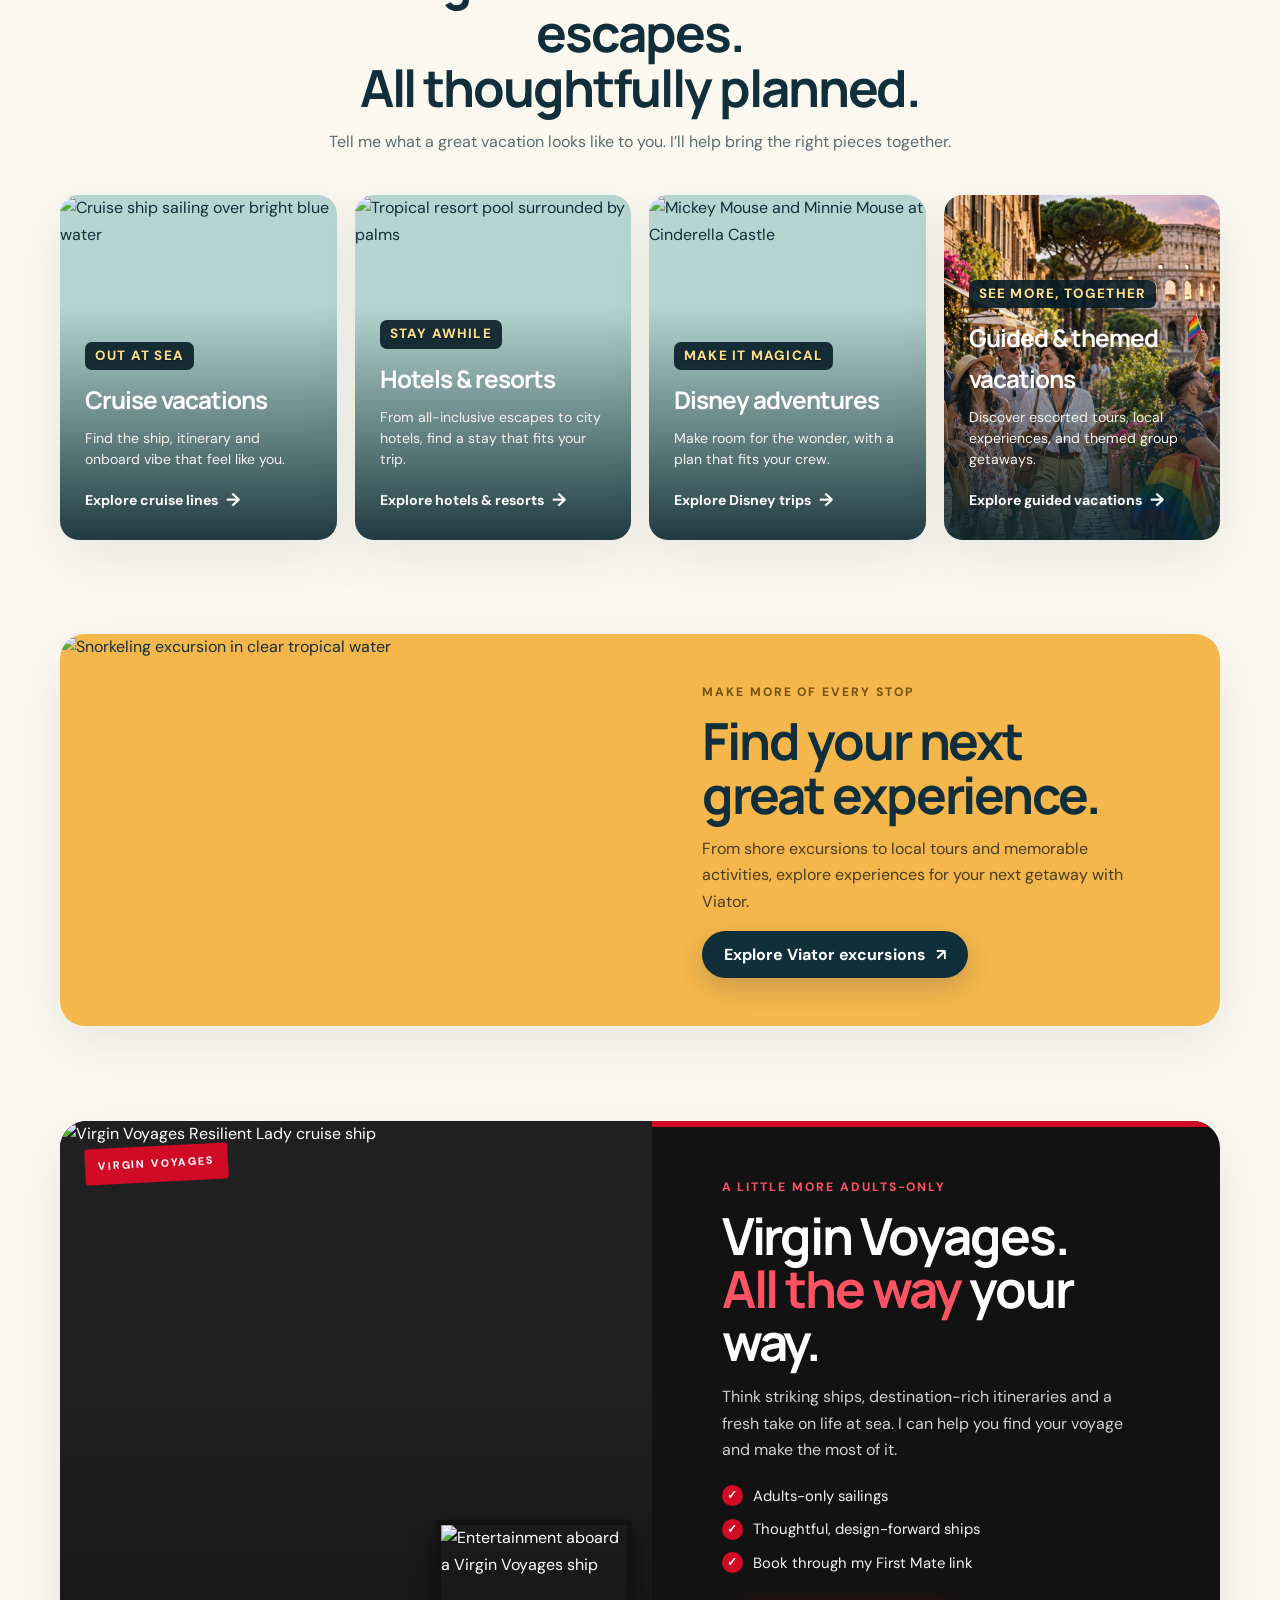
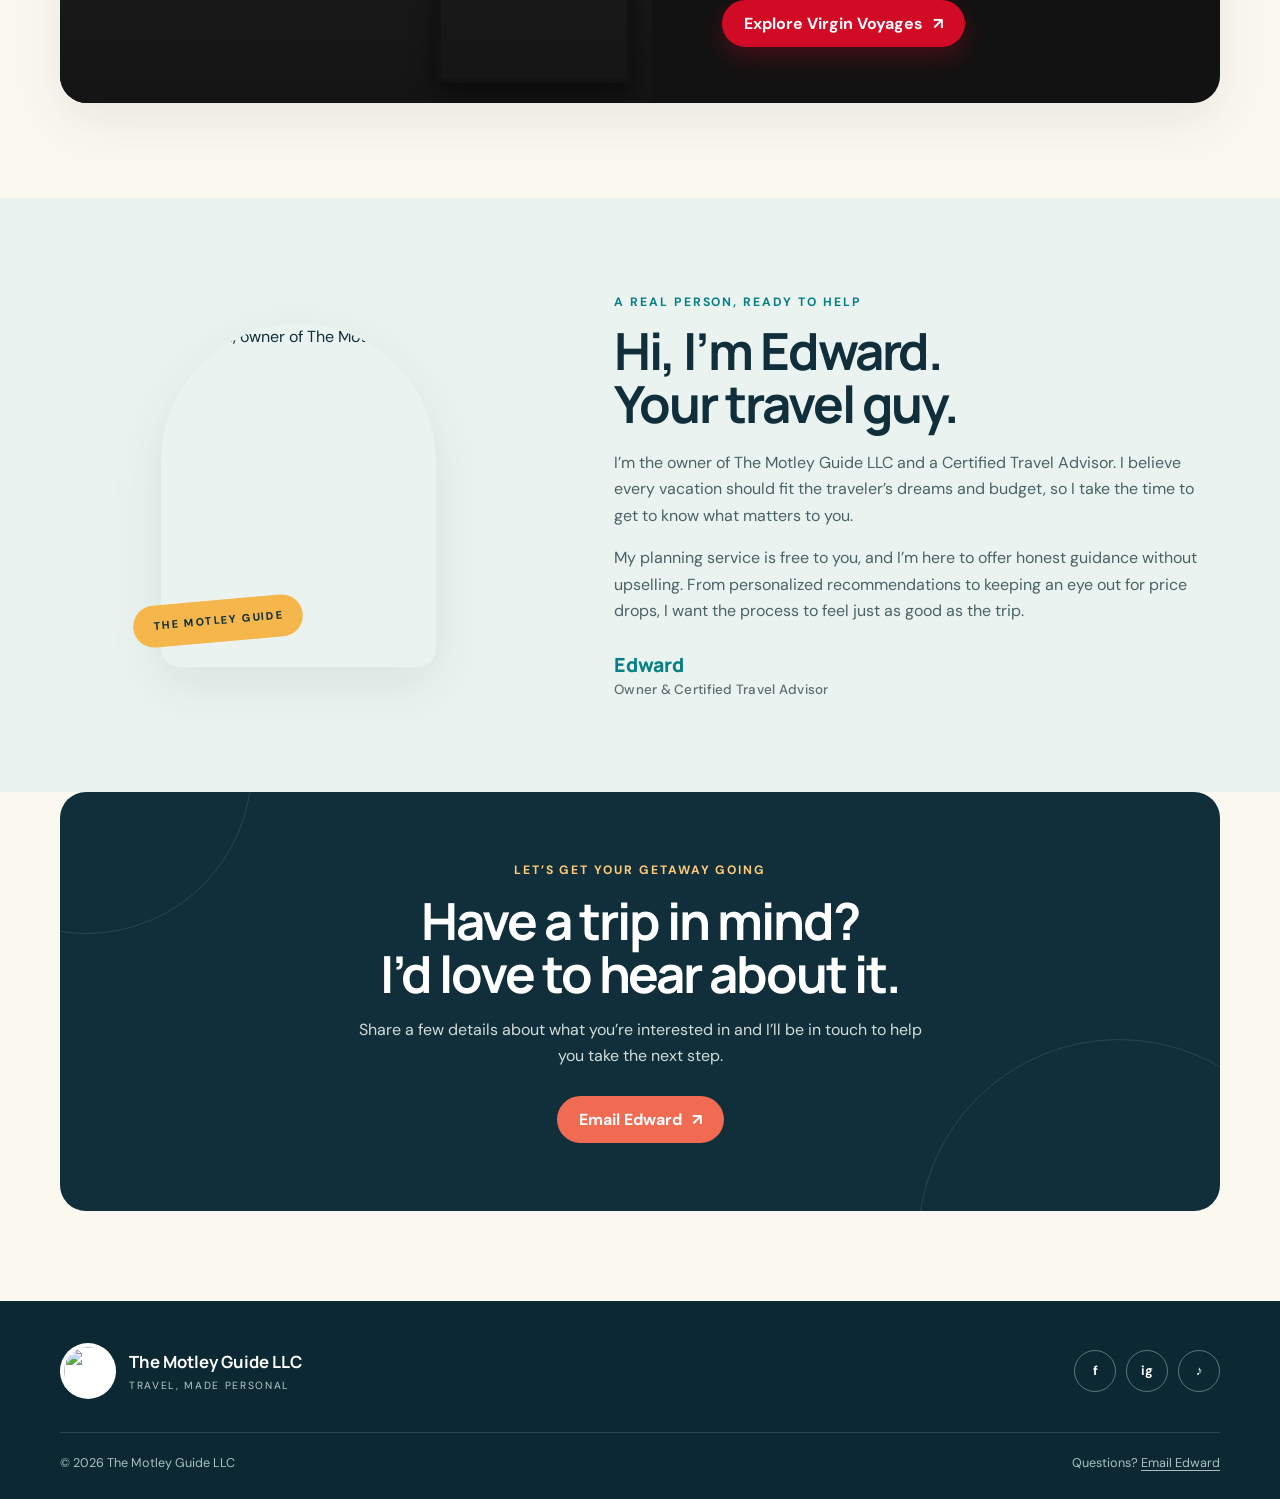
==== commit 7a9e0f5f: "Update homepage cruise partner logos" ====
--- a/index.html
+++ b/index.html
@@ -16,7 +16,7 @@
     header{position:sticky;top:0;z-index:10;background:#fbf8f0ed;backdrop-filter:blur(14px);border-bottom:1px solid #102f3b10}.nav{height:82px;display:flex;align-items:center;justify-content:space-between;gap:26px}.brand{display:flex;align-items:center;gap:11px;min-width:220px}.brand img{width:54px;height:54px;object-fit:contain}.brand-name{font-size:1.04rem;line-height:1.12;font-weight:800}.brand-name span{display:block;font-family:'DM Sans',sans-serif;font-size:.62rem;letter-spacing:.19em;text-transform:uppercase;margin-top:3px;color:var(--teal)}nav{display:flex;align-items:center;gap:28px;font-size:.9rem;font-weight:600;color:#284650}nav a:hover{color:var(--coral)}.nav-cta{padding:12px 18px;font-size:.88rem}
     .hero{padding:32px 0 75px}.hero-panel{position:relative;overflow:hidden;min-height:590px;border-radius:30px;background:#143742 url('https://images.ctfassets.net/rxqefefl3t5b/1yCLDxoHvj5oCfShCfFgw7/ec0d2564971c852c9f8c1a13d8d2b342/resilient-in-santorini.jpg') center 53%/cover;box-shadow:var(--shadow);display:flex;align-items:flex-end}.hero-panel:before{content:"";position:absolute;inset:0;background:linear-gradient(90deg,rgba(9,39,49,.86) 0%,rgba(9,39,49,.58) 43%,rgba(9,39,49,.05) 100%),linear-gradient(0deg,rgba(9,39,49,.22),transparent 45%)}.hero-content{position:relative;color:#fff;width:min(690px,100%);padding:72px 68px}.hero .eyebrow{color:#ffd78a}.hero h1{font-size:clamp(3.1rem,6.2vw,5.5rem);line-height:.99;margin:17px 0 22px;max-width:700px}.hero h1 em{font-style:normal;color:#ffb49e}.hero p{max-width:515px;color:#f4f4eb;font-size:1.08rem;margin-bottom:28px}.hero-actions{display:flex;flex-wrap:wrap;gap:12px}.hero-note{display:flex;align-items:center;gap:9px;margin-top:30px;color:#fff;font-size:.88rem}.hero-note+.hero-note{margin-top:9px}.hero-note b{display:inline-flex;background:var(--gold);color:var(--ink);width:24px;height:24px;border-radius:50%;align-items:center;justify-content:center}
     .intro-strip{margin-top:-35px;position:relative;z-index:1}.perks{display:grid;grid-template-columns:repeat(3,1fr);background:#fff;border-radius:19px;padding:20px 26px;box-shadow:var(--shadow);gap:12px}.perk{display:flex;align-items:center;gap:13px;padding:7px 14px}.perk+.perk{border-left:1px solid var(--line)}.perk-icon{display:grid;place-items:center;flex:0 0 42px;height:42px;border-radius:14px;background:#e4f3ef;color:var(--teal);font-size:1.2rem}.perk strong{display:block;font-size:.92rem}.perk small{color:var(--muted);font-size:.78rem}
-    .supplier-band{padding:35px 0 18px}.supplier-label{text-align:center;font-weight:700;font-size:.72rem;text-transform:uppercase;letter-spacing:.16em;color:var(--muted);margin-bottom:17px}.supplier-box{padding:22px;background:#fff;border:1px solid var(--line);border-radius:22px;box-shadow:var(--shadow)}.supplier-grid{display:grid;grid-template-columns:repeat(6,minmax(0,1fr));gap:11px}.supplier-logo{min-height:78px;display:flex;flex-direction:column;align-items:center;justify-content:center;gap:7px;text-align:center;background:#fbfcfa;border:1px solid #edf0e9;border-radius:14px;padding:10px 8px;color:#24424a;font-size:.73rem;font-weight:700;line-height:1.2}.supplier-logo img{width:34px;height:34px;object-fit:contain;border-radius:8px;background:#fff}.supplier-logo img.logo-fallback{display:none}.supplier-logo span{max-width:100%}.supplier-logo-beaches img{width:min(100%,118px);height:40px;border-radius:0;background:transparent}.supplier-logo-beaches span{display:none}.supplier-logo-sandals img{width:min(100%,108px);height:42px;border-radius:0;background:transparent}.supplier-logo-sandals span{display:none}.supplier-logo-dcl img{width:55px;height:32px;border-radius:0;background:transparent}.supplier-logo-virgin img{width:40px;height:40px;border-radius:0;background:transparent}
+    .supplier-band{padding:35px 0 18px}.supplier-label{text-align:center;font-weight:700;font-size:.72rem;text-transform:uppercase;letter-spacing:.16em;color:var(--muted);margin-bottom:17px}.supplier-box{padding:22px;background:#fff;border:1px solid var(--line);border-radius:22px;box-shadow:var(--shadow)}.supplier-grid{display:grid;grid-template-columns:repeat(6,minmax(0,1fr));gap:11px}.supplier-logo{min-height:78px;display:flex;flex-direction:column;align-items:center;justify-content:center;gap:7px;text-align:center;background:#fbfcfa;border:1px solid #edf0e9;border-radius:14px;padding:10px 8px;color:#24424a;font-size:.73rem;font-weight:700;line-height:1.2}.supplier-logo img{width:34px;height:34px;object-fit:contain;border-radius:8px;background:#fff}.supplier-logo img.logo-fallback{display:none}.supplier-logo span{max-width:100%}.supplier-logo-beaches img{width:min(100%,118px);height:40px;border-radius:0;background:transparent}.supplier-logo-beaches span{display:none}.supplier-logo-sandals img{width:min(100%,108px);height:42px;border-radius:0;background:transparent}.supplier-logo-sandals span{display:none}.supplier-logo-dcl img{width:55px;height:32px;border-radius:0;background:transparent}.supplier-logo-virgin img{width:40px;height:40px;border-radius:0;background:transparent}.supplier-logo-celebrity img{width:76px;height:46px;object-fit:cover;object-position:center 52%;border-radius:0;background:transparent}.supplier-logo-royal img{width:40px;height:40px;border-radius:0;background:transparent}
     section{padding:94px 0}.section-head{max-width:660px;margin:0 auto 40px;text-align:center}.section-head h2{font-size:clamp(2.3rem,4vw,3.5rem);line-height:1.06;margin:13px 0 15px}.section-head p{color:var(--muted);margin:0}.travel-grid{display:grid;grid-template-columns:repeat(4,1fr);gap:18px}.travel-card{position:relative;overflow:hidden;border-radius:19px;min-height:345px;background:#b6d5d0;box-shadow:var(--shadow);isolation:isolate}.travel-card:before{content:"";position:absolute;inset:0;background:linear-gradient(0deg,rgba(11,38,46,.88),transparent 68%);z-index:-1}.travel-card img{position:absolute;inset:0;width:100%;height:100%;object-fit:cover;z-index:-2;transition:transform .4s}.travel-card:hover img{transform:scale(1.05)}.travel-card .card-content{position:absolute;bottom:0;left:0;right:0;padding:25px;color:white}.card-kicker{display:inline-flex;align-items:center;width:fit-content;margin-bottom:2px;padding:6px 10px;border-radius:7px;background:rgba(7,29,39,.9);color:#ffe08a;font-size:.84rem;line-height:1.2;letter-spacing:.09em;text-transform:uppercase;font-weight:800;text-shadow:0 1px 1px rgba(0,0,0,.35)}.travel-card h3{font-size:1.52rem;margin:8px 0}.travel-card p{font-size:.88rem;line-height:1.5;color:#f4f3ed;margin-bottom:15px}.text-link{font-size:.88rem;font-weight:700;display:inline-flex;gap:8px;align-items:center}.text-link span{font-size:1.15rem;transition:transform .2s}.text-link:hover span{transform:translateX(4px)}
     .virgin{padding:0 0 95px}.virgin-panel{display:grid;grid-template-columns:1.02fr .98fr;min-height:460px;border-radius:27px;overflow:hidden;background:#121212;color:#fff;box-shadow:var(--shadow)}.virgin-images{position:relative;min-height:400px;overflow:hidden;background:#202020}.virgin-images:after{content:"";position:absolute;inset:45% 0 0;background:linear-gradient(0deg,#101010b8,transparent);pointer-events:none}.virgin-ship{width:100%;height:100%;position:absolute;inset:0;object-fit:cover;object-position:center;filter:saturate(1.08)}.virgin-detail{position:absolute;right:20px;bottom:20px;width:33%;height:28%;object-fit:cover;border:5px solid #121212;border-radius:4px;z-index:1;box-shadow:0 10px 24px #0008}.virgin-stamp{position:absolute;z-index:2;left:25px;top:25px;padding:9px 13px;border-radius:3px;background:#d10a25;color:#fff;font-size:.67rem;font-weight:800;letter-spacing:.17em;text-transform:uppercase;transform:rotate(-3deg)}.virgin-copy{padding:56px clamp(30px,5.5vw,70px);display:flex;flex-direction:column;justify-content:center;position:relative}.virgin-copy:before{content:"";position:absolute;right:0;top:0;height:6px;width:100%;background:#d10a25}.virgin-copy .eyebrow{color:#ff5365}.virgin-copy h2{font-size:clamp(2.3rem,4vw,3.5rem);line-height:1.03;margin:12px 0 17px;color:#fff}.virgin-copy h2 em{font-style:normal;color:#ff5262}.virgin-copy p{color:#d0d0d0}.virgin-copy ul{list-style:none;padding:0;margin:4px 0 25px;display:grid;gap:9px}.virgin-copy li{display:flex;gap:10px;align-items:center;font-size:.93rem;color:#f3f3f3}.virgin-copy li:before{content:'✓';font-size:.73rem;font-weight:800;background:#d10a25;color:#fff;border-radius:50%;width:21px;height:21px;display:grid;place-items:center}.virgin-copy .button{align-self:flex-start;background:#d10a25;box-shadow:0 10px 24px #d10a2545}
     .viator-section{padding:0 0 95px}.viator-panel{display:grid;grid-template-columns:1fr 1fr;min-height:390px;border-radius:25px;overflow:hidden;background:#f5b64c;box-shadow:var(--shadow)}.viator-photo{min-height:360px;width:100%;height:100%;object-fit:cover}.viator-copy{padding:48px clamp(28px,5vw,62px);display:flex;flex-direction:column;justify-content:center}.viator-copy .eyebrow{color:#73500b}.viator-copy h2{font-size:clamp(2.25rem,4vw,3.4rem);line-height:1.04;margin:12px 0 15px}.viator-copy p{color:#493d20;max-width:470px}.viator-copy .button{align-self:flex-start;background:#102f3b;color:#fff;box-shadow:0 10px 24px #102f3b30}
@@ -85,7 +85,7 @@
   <script>
     const suppliers=[['Virgin Voyages','virginvoyages.com'],['Norwegian Cruise Line','ncl.com'],['Princess Cruises','princess.com'],['Explora Journeys','explorajourneys.com'],['MSC Cruises','msccruises.com'],['Carnival','carnival.com'],['Royal Caribbean','royalcaribbean.com'],['Celebrity Cruises','celebritycruises.com'],['Oceania Cruises','oceaniacruises.com'],['Silversea Cruises','silversea.com'],['Regent Seven Seas','rssc.com'],['Viking Cruises','vikingcruises.com'],['Disney Cruise Line','disneycruise.disney.go.com'],['Disneyland','disneyland.disney.go.com'],['Disney World','disneyworld.disney.go.com'],['Sandals','sandals.com'],['Beaches Resorts','beaches.com'],['VACAYA','myvacaya.com'],['Atlantis Events','atlantisevents.com'],['Sixthman Cruises','sixthman.net'],['Trafalgar','trafalgar.com'],['Viator Excursions','viator.com'],['Expedia','expedia.com'],['World Trips Insurance','worldtrips.com']];
     const grid=document.getElementById('supplier-grid');
-    for(const [name,domain] of suppliers){const item=document.createElement('div');item.className='supplier-logo';const img=document.createElement('img');if(name==='Beaches Resorts'){item.classList.add('supplier-logo-beaches');img.src='beaches-logo.png'}else if(name==='Virgin Voyages'){item.classList.add('supplier-logo-virgin');img.src='virgin-voyages-logo.png'}else if(name==='Norwegian Cruise Line'){img.src='norwegian-cruise-line-logo.jpeg'}else if(name==='Sandals'){item.classList.add('supplier-logo-sandals');img.src='sandals-logo.jpg'}else if(name==='Disney Cruise Line'){item.classList.add('supplier-logo-dcl');img.src='disney-cruise-line-logo.png'}else{img.src=`https://www.google.com/s2/favicons?domain=${domain}&sz=96`}img.alt=`${name} logo`;img.loading='lazy';const text=document.createElement('span');text.textContent=name;item.append(img,text);grid.append(item)}
+    for(const [name,domain] of suppliers){const item=document.createElement('div');item.className='supplier-logo';const img=document.createElement('img');if(name==='Beaches Resorts'){item.classList.add('supplier-logo-beaches');img.src='beaches-logo.png'}else if(name==='Virgin Voyages'){item.classList.add('supplier-logo-virgin');img.src='virgin-voyages-logo.png'}else if(name==='Norwegian Cruise Line'){img.src='norwegian-cruise-line-logo.jpeg'}else if(name==='Celebrity Cruises'){item.classList.add('supplier-logo-celebrity');img.src='celebrity-cruises-logo.png'}else if(name==='Royal Caribbean'){item.classList.add('supplier-logo-royal');img.src='royal-caribbean-logo.png'}else if(name==='Sandals'){item.classList.add('supplier-logo-sandals');img.src='sandals-logo.jpg'}else if(name==='Disney Cruise Line'){item.classList.add('supplier-logo-dcl');img.src='disney-cruise-line-logo.png'}else{img.src=`https://www.google.com/s2/favicons?domain=${domain}&sz=96`}img.alt=`${name} logo`;img.loading='lazy';const text=document.createElement('span');text.textContent=name;item.append(img,text);grid.append(item)}
   </script>
   <script src="contact-check.js"></script>
 </body>
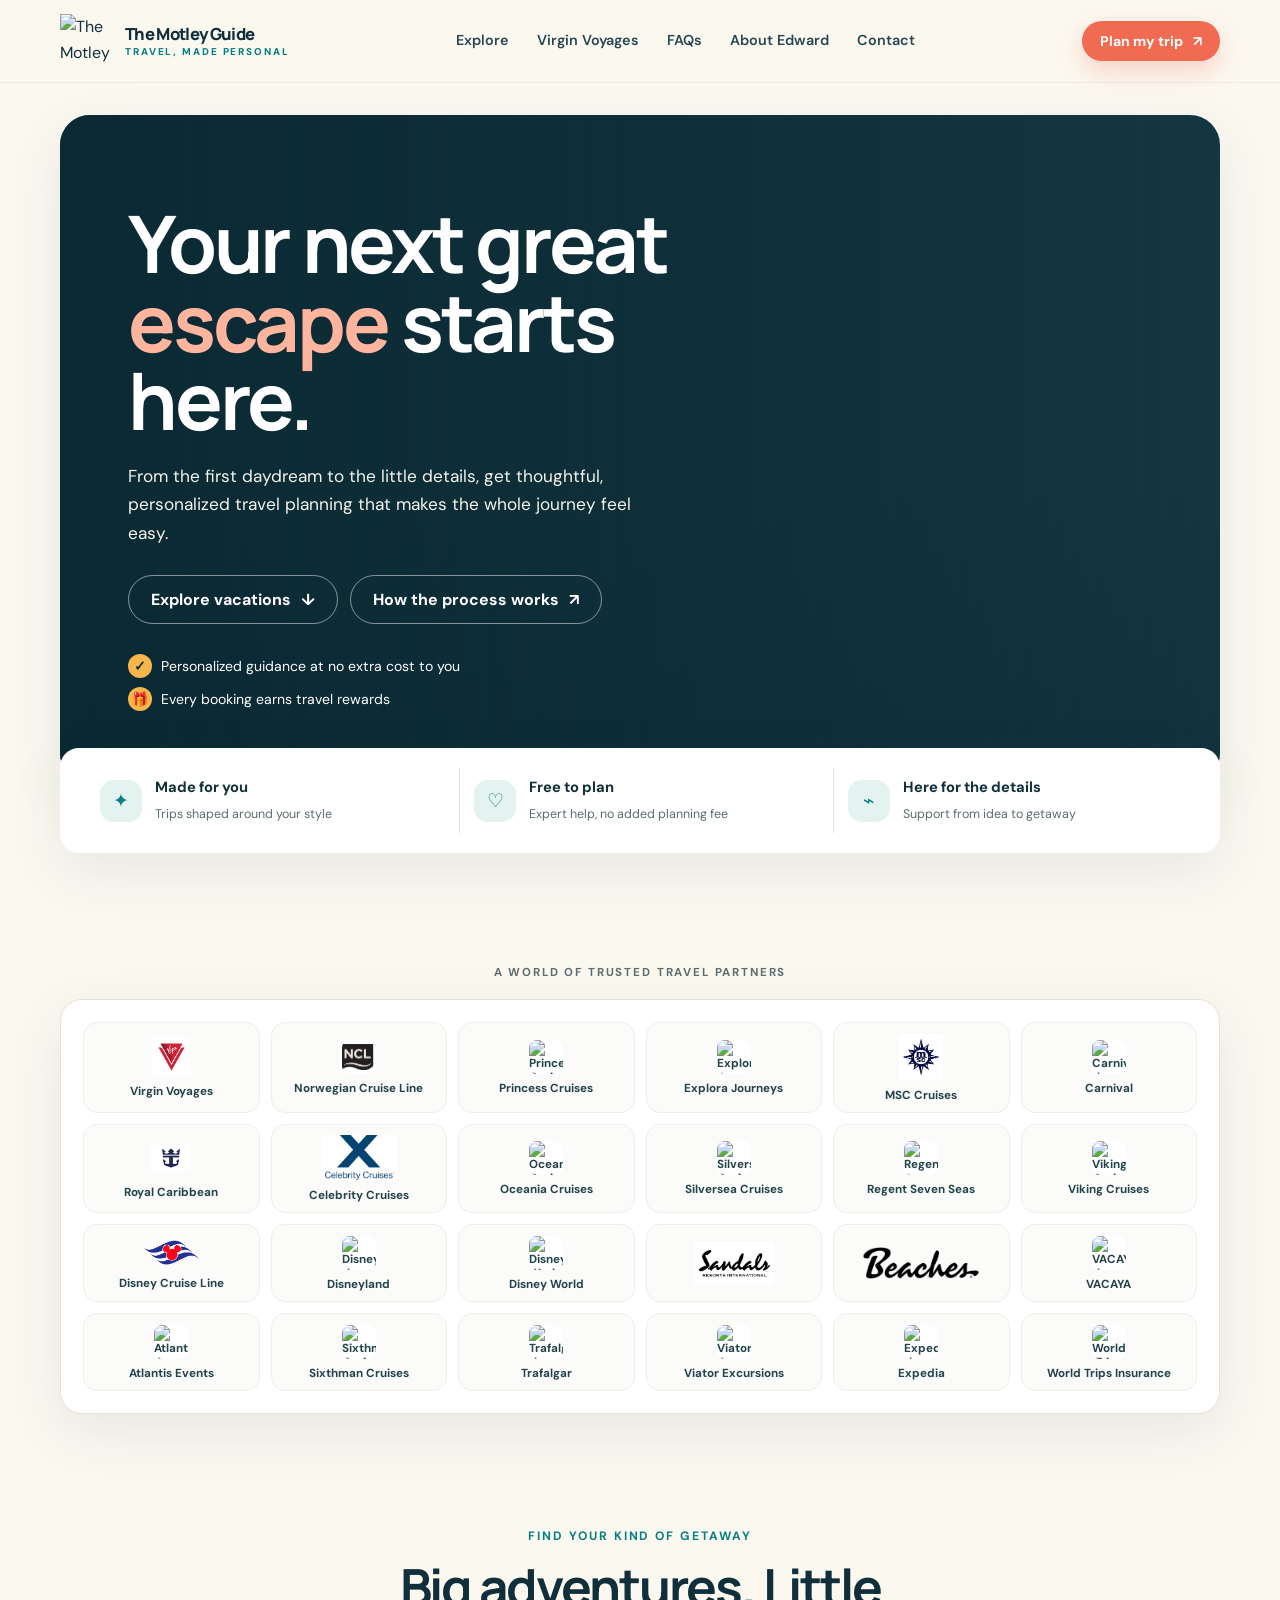
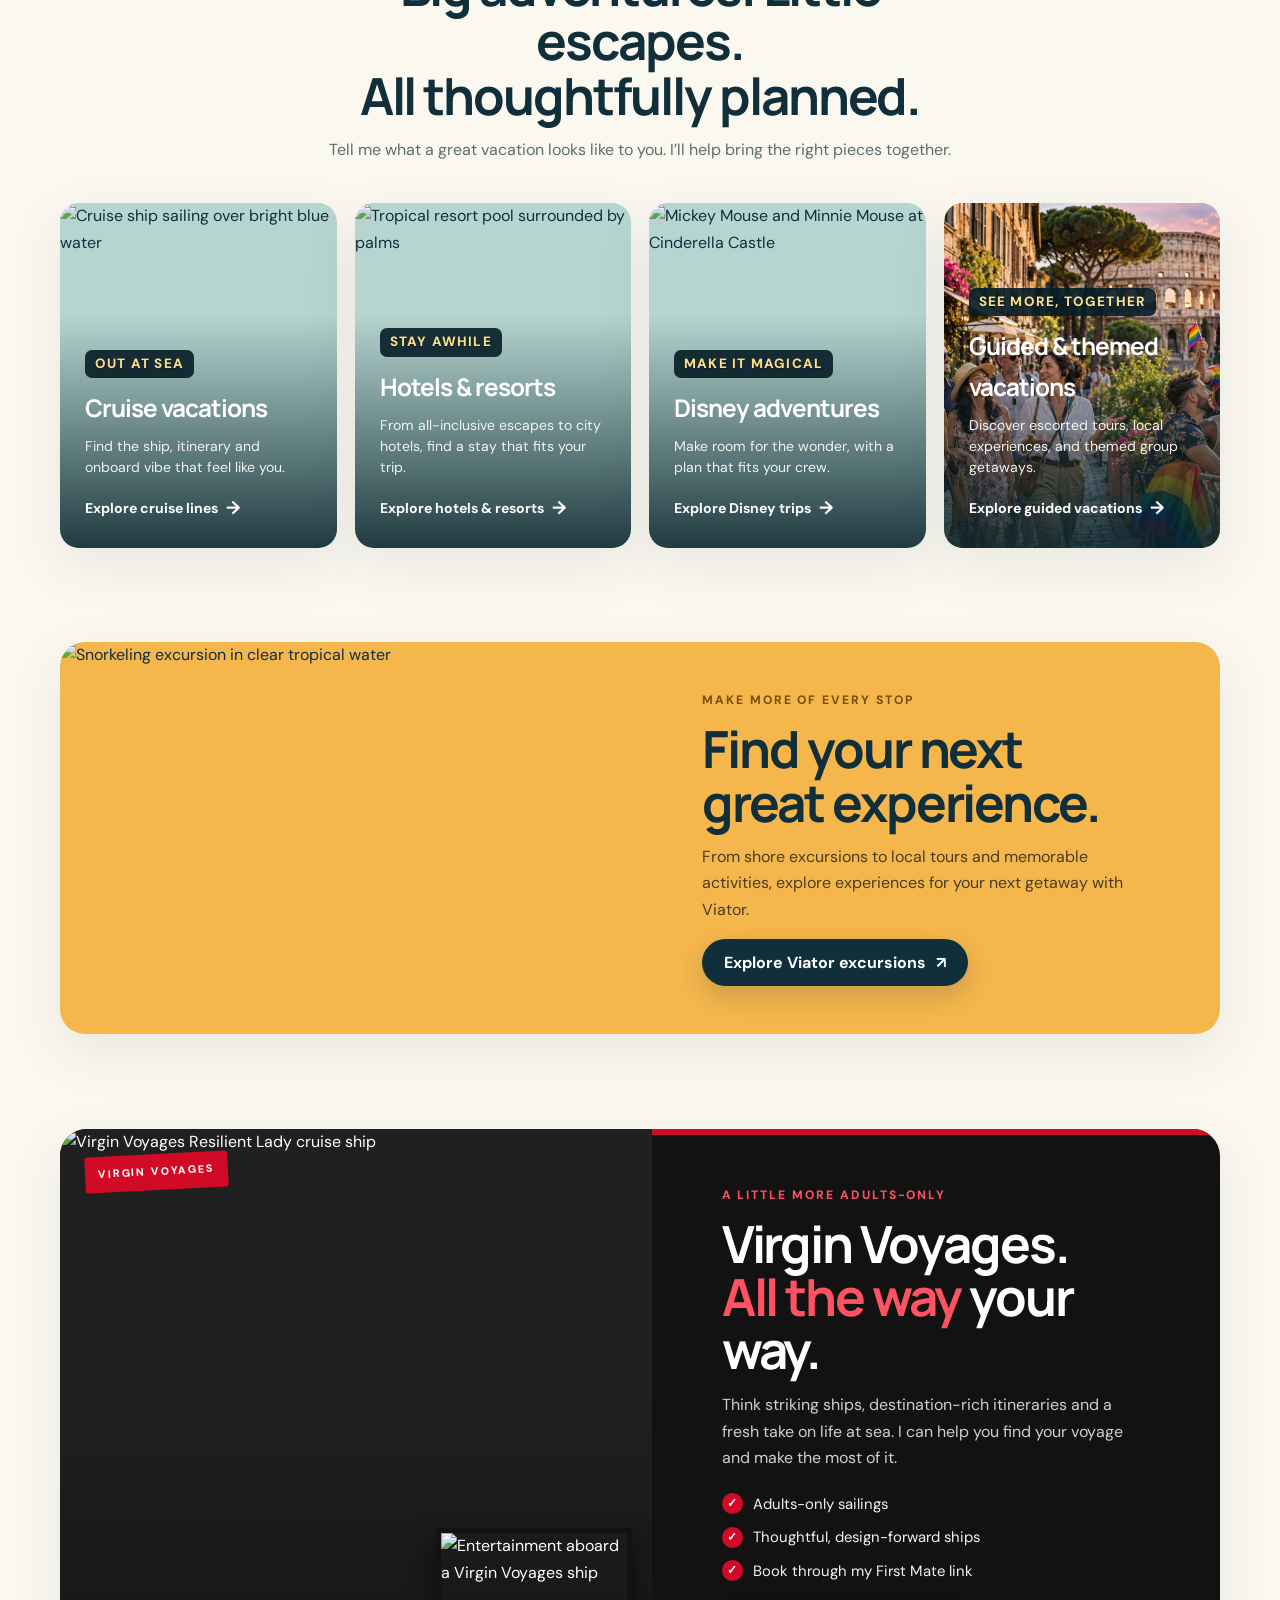
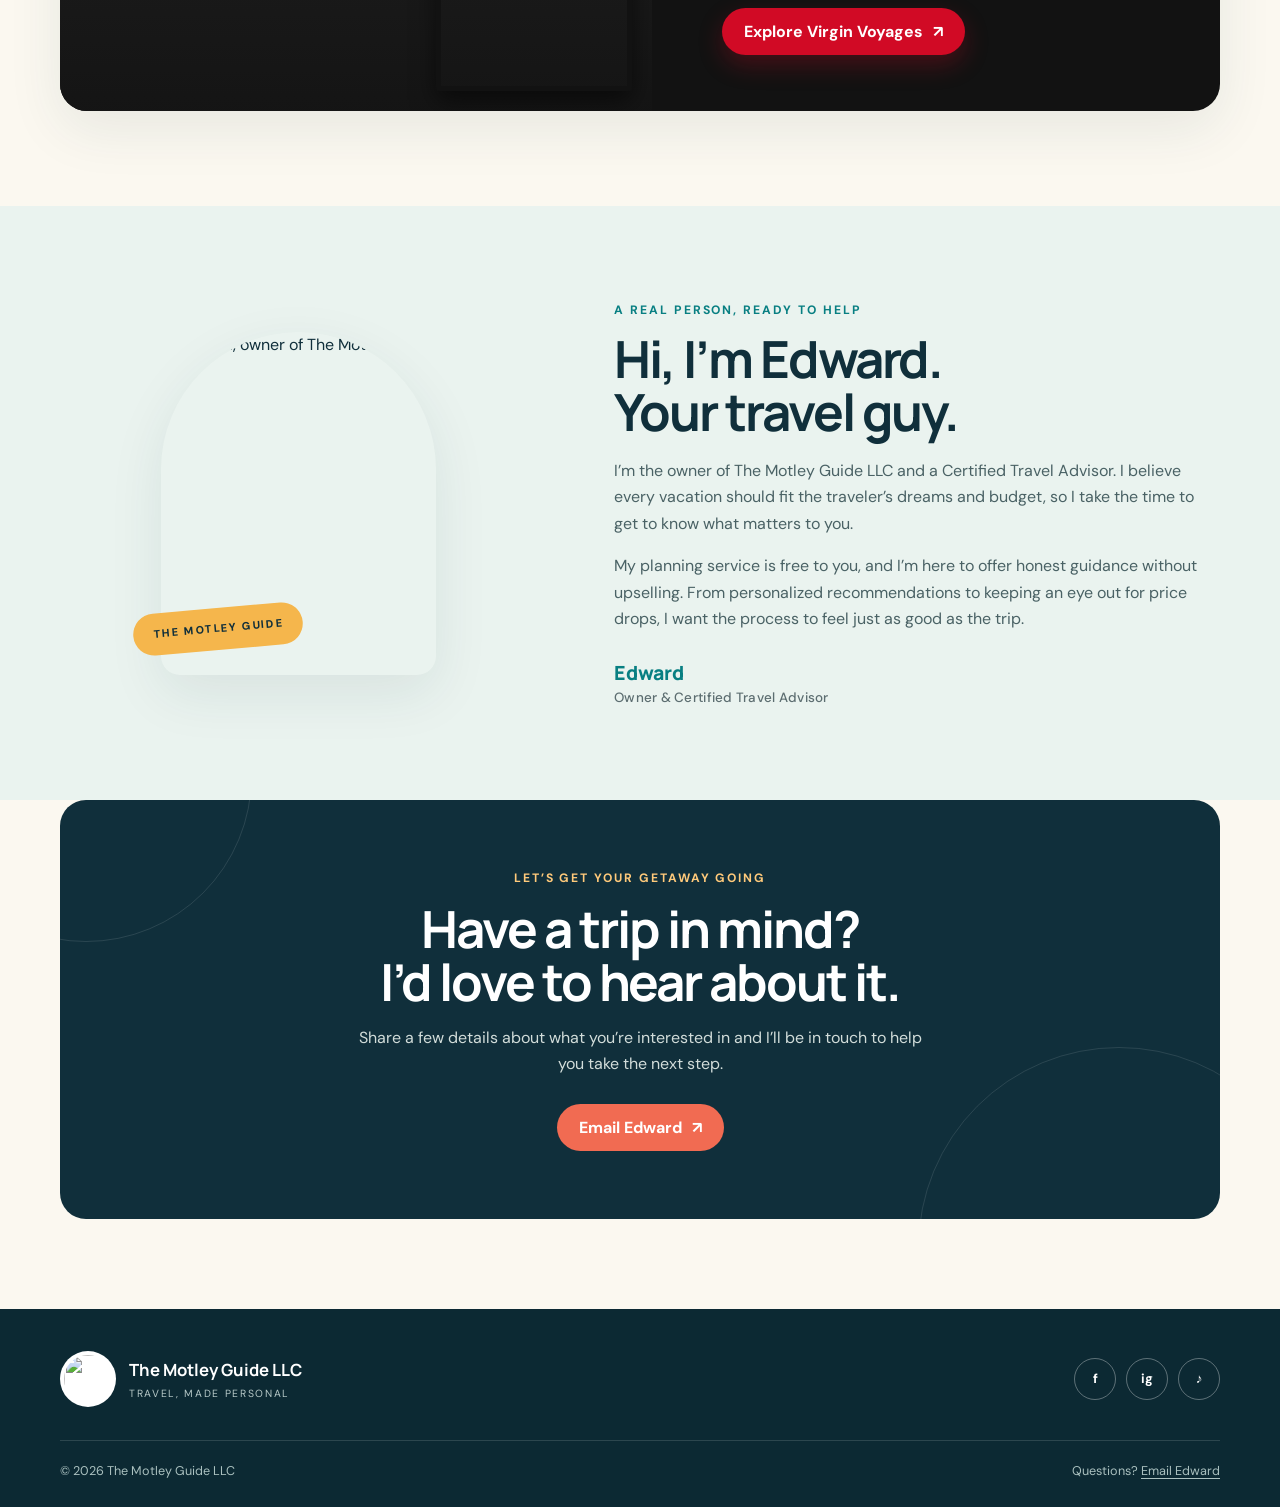
==== commit 455d17ba: "Update MSC Cruises logos" ====
--- a/index.html
+++ b/index.html
@@ -16,7 +16,7 @@
     header{position:sticky;top:0;z-index:10;background:#fbf8f0ed;backdrop-filter:blur(14px);border-bottom:1px solid #102f3b10}.nav{height:82px;display:flex;align-items:center;justify-content:space-between;gap:26px}.brand{display:flex;align-items:center;gap:11px;min-width:220px}.brand img{width:54px;height:54px;object-fit:contain}.brand-name{font-size:1.04rem;line-height:1.12;font-weight:800}.brand-name span{display:block;font-family:'DM Sans',sans-serif;font-size:.62rem;letter-spacing:.19em;text-transform:uppercase;margin-top:3px;color:var(--teal)}nav{display:flex;align-items:center;gap:28px;font-size:.9rem;font-weight:600;color:#284650}nav a:hover{color:var(--coral)}.nav-cta{padding:12px 18px;font-size:.88rem}
     .hero{padding:32px 0 75px}.hero-panel{position:relative;overflow:hidden;min-height:590px;border-radius:30px;background:#143742 url('https://images.ctfassets.net/rxqefefl3t5b/1yCLDxoHvj5oCfShCfFgw7/ec0d2564971c852c9f8c1a13d8d2b342/resilient-in-santorini.jpg') center 53%/cover;box-shadow:var(--shadow);display:flex;align-items:flex-end}.hero-panel:before{content:"";position:absolute;inset:0;background:linear-gradient(90deg,rgba(9,39,49,.86) 0%,rgba(9,39,49,.58) 43%,rgba(9,39,49,.05) 100%),linear-gradient(0deg,rgba(9,39,49,.22),transparent 45%)}.hero-content{position:relative;color:#fff;width:min(690px,100%);padding:72px 68px}.hero .eyebrow{color:#ffd78a}.hero h1{font-size:clamp(3.1rem,6.2vw,5.5rem);line-height:.99;margin:17px 0 22px;max-width:700px}.hero h1 em{font-style:normal;color:#ffb49e}.hero p{max-width:515px;color:#f4f4eb;font-size:1.08rem;margin-bottom:28px}.hero-actions{display:flex;flex-wrap:wrap;gap:12px}.hero-note{display:flex;align-items:center;gap:9px;margin-top:30px;color:#fff;font-size:.88rem}.hero-note+.hero-note{margin-top:9px}.hero-note b{display:inline-flex;background:var(--gold);color:var(--ink);width:24px;height:24px;border-radius:50%;align-items:center;justify-content:center}
     .intro-strip{margin-top:-35px;position:relative;z-index:1}.perks{display:grid;grid-template-columns:repeat(3,1fr);background:#fff;border-radius:19px;padding:20px 26px;box-shadow:var(--shadow);gap:12px}.perk{display:flex;align-items:center;gap:13px;padding:7px 14px}.perk+.perk{border-left:1px solid var(--line)}.perk-icon{display:grid;place-items:center;flex:0 0 42px;height:42px;border-radius:14px;background:#e4f3ef;color:var(--teal);font-size:1.2rem}.perk strong{display:block;font-size:.92rem}.perk small{color:var(--muted);font-size:.78rem}
-    .supplier-band{padding:35px 0 18px}.supplier-label{text-align:center;font-weight:700;font-size:.72rem;text-transform:uppercase;letter-spacing:.16em;color:var(--muted);margin-bottom:17px}.supplier-box{padding:22px;background:#fff;border:1px solid var(--line);border-radius:22px;box-shadow:var(--shadow)}.supplier-grid{display:grid;grid-template-columns:repeat(6,minmax(0,1fr));gap:11px}.supplier-logo{min-height:78px;display:flex;flex-direction:column;align-items:center;justify-content:center;gap:7px;text-align:center;background:#fbfcfa;border:1px solid #edf0e9;border-radius:14px;padding:10px 8px;color:#24424a;font-size:.73rem;font-weight:700;line-height:1.2}.supplier-logo img{width:34px;height:34px;object-fit:contain;border-radius:8px;background:#fff}.supplier-logo img.logo-fallback{display:none}.supplier-logo span{max-width:100%}.supplier-logo-beaches img{width:min(100%,118px);height:40px;border-radius:0;background:transparent}.supplier-logo-beaches span{display:none}.supplier-logo-sandals img{width:min(100%,108px);height:42px;border-radius:0;background:transparent}.supplier-logo-sandals span{display:none}.supplier-logo-dcl img{width:55px;height:32px;border-radius:0;background:transparent}.supplier-logo-virgin img{width:40px;height:40px;border-radius:0;background:transparent}.supplier-logo-celebrity img{width:76px;height:46px;object-fit:cover;object-position:center 52%;border-radius:0;background:transparent}.supplier-logo-royal img{width:40px;height:40px;border-radius:0;background:transparent}
+    .supplier-band{padding:35px 0 18px}.supplier-label{text-align:center;font-weight:700;font-size:.72rem;text-transform:uppercase;letter-spacing:.16em;color:var(--muted);margin-bottom:17px}.supplier-box{padding:22px;background:#fff;border:1px solid var(--line);border-radius:22px;box-shadow:var(--shadow)}.supplier-grid{display:grid;grid-template-columns:repeat(6,minmax(0,1fr));gap:11px}.supplier-logo{min-height:78px;display:flex;flex-direction:column;align-items:center;justify-content:center;gap:7px;text-align:center;background:#fbfcfa;border:1px solid #edf0e9;border-radius:14px;padding:10px 8px;color:#24424a;font-size:.73rem;font-weight:700;line-height:1.2}.supplier-logo img{width:34px;height:34px;object-fit:contain;border-radius:8px;background:#fff}.supplier-logo img.logo-fallback{display:none}.supplier-logo span{max-width:100%}.supplier-logo-beaches img{width:min(100%,118px);height:40px;border-radius:0;background:transparent}.supplier-logo-beaches span{display:none}.supplier-logo-sandals img{width:min(100%,108px);height:42px;border-radius:0;background:transparent}.supplier-logo-sandals span{display:none}.supplier-logo-dcl img{width:55px;height:32px;border-radius:0;background:transparent}.supplier-logo-virgin img{width:40px;height:40px;border-radius:0;background:transparent}.supplier-logo-celebrity img{width:76px;height:46px;object-fit:cover;object-position:center 52%;border-radius:0;background:transparent}.supplier-logo-royal img{width:40px;height:40px;border-radius:0;background:transparent}.supplier-logo-msc img{width:44px;height:48px;border-radius:0;background:transparent}
     section{padding:94px 0}.section-head{max-width:660px;margin:0 auto 40px;text-align:center}.section-head h2{font-size:clamp(2.3rem,4vw,3.5rem);line-height:1.06;margin:13px 0 15px}.section-head p{color:var(--muted);margin:0}.travel-grid{display:grid;grid-template-columns:repeat(4,1fr);gap:18px}.travel-card{position:relative;overflow:hidden;border-radius:19px;min-height:345px;background:#b6d5d0;box-shadow:var(--shadow);isolation:isolate}.travel-card:before{content:"";position:absolute;inset:0;background:linear-gradient(0deg,rgba(11,38,46,.88),transparent 68%);z-index:-1}.travel-card img{position:absolute;inset:0;width:100%;height:100%;object-fit:cover;z-index:-2;transition:transform .4s}.travel-card:hover img{transform:scale(1.05)}.travel-card .card-content{position:absolute;bottom:0;left:0;right:0;padding:25px;color:white}.card-kicker{display:inline-flex;align-items:center;width:fit-content;margin-bottom:2px;padding:6px 10px;border-radius:7px;background:rgba(7,29,39,.9);color:#ffe08a;font-size:.84rem;line-height:1.2;letter-spacing:.09em;text-transform:uppercase;font-weight:800;text-shadow:0 1px 1px rgba(0,0,0,.35)}.travel-card h3{font-size:1.52rem;margin:8px 0}.travel-card p{font-size:.88rem;line-height:1.5;color:#f4f3ed;margin-bottom:15px}.text-link{font-size:.88rem;font-weight:700;display:inline-flex;gap:8px;align-items:center}.text-link span{font-size:1.15rem;transition:transform .2s}.text-link:hover span{transform:translateX(4px)}
     .virgin{padding:0 0 95px}.virgin-panel{display:grid;grid-template-columns:1.02fr .98fr;min-height:460px;border-radius:27px;overflow:hidden;background:#121212;color:#fff;box-shadow:var(--shadow)}.virgin-images{position:relative;min-height:400px;overflow:hidden;background:#202020}.virgin-images:after{content:"";position:absolute;inset:45% 0 0;background:linear-gradient(0deg,#101010b8,transparent);pointer-events:none}.virgin-ship{width:100%;height:100%;position:absolute;inset:0;object-fit:cover;object-position:center;filter:saturate(1.08)}.virgin-detail{position:absolute;right:20px;bottom:20px;width:33%;height:28%;object-fit:cover;border:5px solid #121212;border-radius:4px;z-index:1;box-shadow:0 10px 24px #0008}.virgin-stamp{position:absolute;z-index:2;left:25px;top:25px;padding:9px 13px;border-radius:3px;background:#d10a25;color:#fff;font-size:.67rem;font-weight:800;letter-spacing:.17em;text-transform:uppercase;transform:rotate(-3deg)}.virgin-copy{padding:56px clamp(30px,5.5vw,70px);display:flex;flex-direction:column;justify-content:center;position:relative}.virgin-copy:before{content:"";position:absolute;right:0;top:0;height:6px;width:100%;background:#d10a25}.virgin-copy .eyebrow{color:#ff5365}.virgin-copy h2{font-size:clamp(2.3rem,4vw,3.5rem);line-height:1.03;margin:12px 0 17px;color:#fff}.virgin-copy h2 em{font-style:normal;color:#ff5262}.virgin-copy p{color:#d0d0d0}.virgin-copy ul{list-style:none;padding:0;margin:4px 0 25px;display:grid;gap:9px}.virgin-copy li{display:flex;gap:10px;align-items:center;font-size:.93rem;color:#f3f3f3}.virgin-copy li:before{content:'✓';font-size:.73rem;font-weight:800;background:#d10a25;color:#fff;border-radius:50%;width:21px;height:21px;display:grid;place-items:center}.virgin-copy .button{align-self:flex-start;background:#d10a25;box-shadow:0 10px 24px #d10a2545}
     .viator-section{padding:0 0 95px}.viator-panel{display:grid;grid-template-columns:1fr 1fr;min-height:390px;border-radius:25px;overflow:hidden;background:#f5b64c;box-shadow:var(--shadow)}.viator-photo{min-height:360px;width:100%;height:100%;object-fit:cover}.viator-copy{padding:48px clamp(28px,5vw,62px);display:flex;flex-direction:column;justify-content:center}.viator-copy .eyebrow{color:#73500b}.viator-copy h2{font-size:clamp(2.25rem,4vw,3.4rem);line-height:1.04;margin:12px 0 15px}.viator-copy p{color:#493d20;max-width:470px}.viator-copy .button{align-self:flex-start;background:#102f3b;color:#fff;box-shadow:0 10px 24px #102f3b30}
@@ -85,7 +85,7 @@
   <script>
     const suppliers=[['Virgin Voyages','virginvoyages.com'],['Norwegian Cruise Line','ncl.com'],['Princess Cruises','princess.com'],['Explora Journeys','explorajourneys.com'],['MSC Cruises','msccruises.com'],['Carnival','carnival.com'],['Royal Caribbean','royalcaribbean.com'],['Celebrity Cruises','celebritycruises.com'],['Oceania Cruises','oceaniacruises.com'],['Silversea Cruises','silversea.com'],['Regent Seven Seas','rssc.com'],['Viking Cruises','vikingcruises.com'],['Disney Cruise Line','disneycruise.disney.go.com'],['Disneyland','disneyland.disney.go.com'],['Disney World','disneyworld.disney.go.com'],['Sandals','sandals.com'],['Beaches Resorts','beaches.com'],['VACAYA','myvacaya.com'],['Atlantis Events','atlantisevents.com'],['Sixthman Cruises','sixthman.net'],['Trafalgar','trafalgar.com'],['Viator Excursions','viator.com'],['Expedia','expedia.com'],['World Trips Insurance','worldtrips.com']];
     const grid=document.getElementById('supplier-grid');
-    for(const [name,domain] of suppliers){const item=document.createElement('div');item.className='supplier-logo';const img=document.createElement('img');if(name==='Beaches Resorts'){item.classList.add('supplier-logo-beaches');img.src='beaches-logo.png'}else if(name==='Virgin Voyages'){item.classList.add('supplier-logo-virgin');img.src='virgin-voyages-logo.png'}else if(name==='Norwegian Cruise Line'){img.src='norwegian-cruise-line-logo.jpeg'}else if(name==='Celebrity Cruises'){item.classList.add('supplier-logo-celebrity');img.src='celebrity-cruises-logo.png'}else if(name==='Royal Caribbean'){item.classList.add('supplier-logo-royal');img.src='royal-caribbean-logo.png'}else if(name==='Sandals'){item.classList.add('supplier-logo-sandals');img.src='sandals-logo.jpg'}else if(name==='Disney Cruise Line'){item.classList.add('supplier-logo-dcl');img.src='disney-cruise-line-logo.png'}else{img.src=`https://www.google.com/s2/favicons?domain=${domain}&sz=96`}img.alt=`${name} logo`;img.loading='lazy';const text=document.createElement('span');text.textContent=name;item.append(img,text);grid.append(item)}
+    for(const [name,domain] of suppliers){const item=document.createElement('div');item.className='supplier-logo';const img=document.createElement('img');if(name==='Beaches Resorts'){item.classList.add('supplier-logo-beaches');img.src='beaches-logo.png'}else if(name==='Virgin Voyages'){item.classList.add('supplier-logo-virgin');img.src='virgin-voyages-logo.png'}else if(name==='Norwegian Cruise Line'){img.src='norwegian-cruise-line-logo.jpeg'}else if(name==='MSC Cruises'){item.classList.add('supplier-logo-msc');img.src='msc-cruises-logo.png'}else if(name==='Celebrity Cruises'){item.classList.add('supplier-logo-celebrity');img.src='celebrity-cruises-logo.png'}else if(name==='Royal Caribbean'){item.classList.add('supplier-logo-royal');img.src='royal-caribbean-logo.png'}else if(name==='Sandals'){item.classList.add('supplier-logo-sandals');img.src='sandals-logo.jpg'}else if(name==='Disney Cruise Line'){item.classList.add('supplier-logo-dcl');img.src='disney-cruise-line-logo.png'}else{img.src=`https://www.google.com/s2/favicons?domain=${domain}&sz=96`}img.alt=`${name} logo`;img.loading='lazy';const text=document.createElement('span');text.textContent=name;item.append(img,text);grid.append(item)}
   </script>
   <script src="contact-check.js"></script>
 </body>
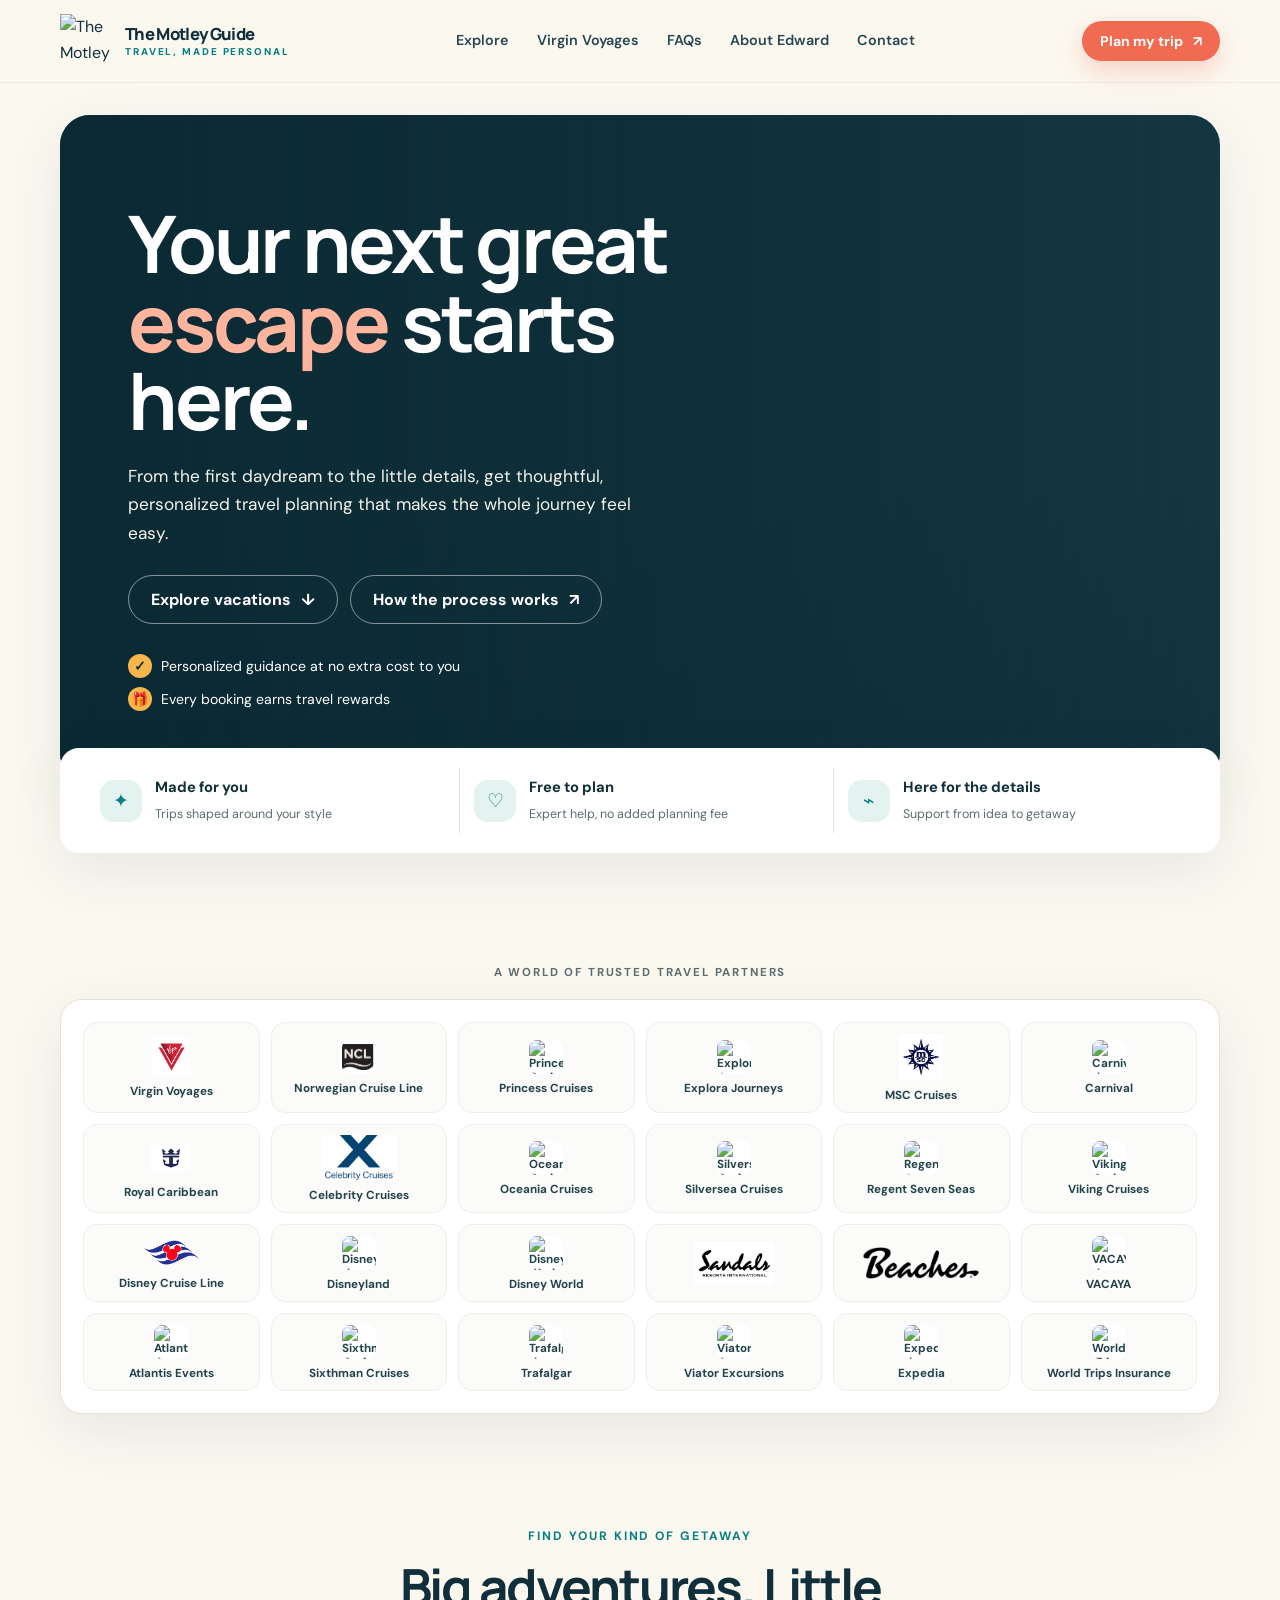
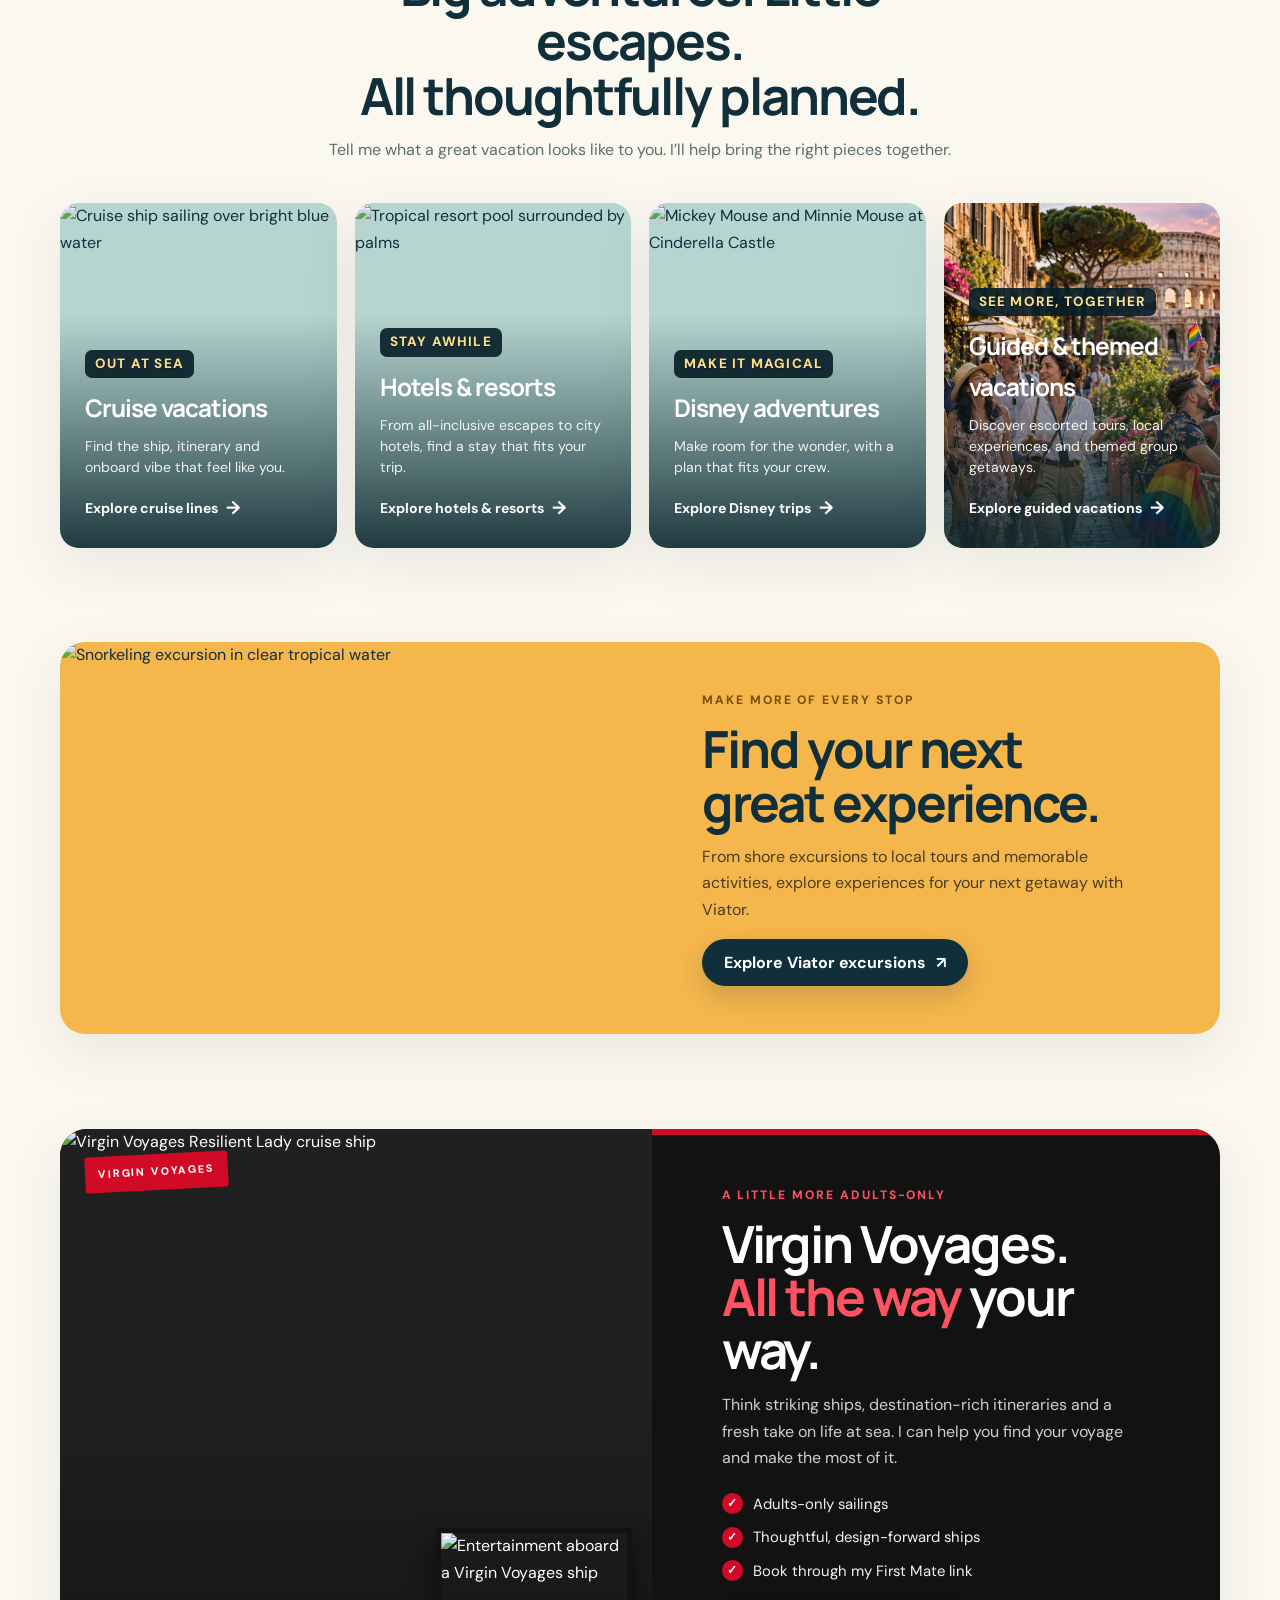
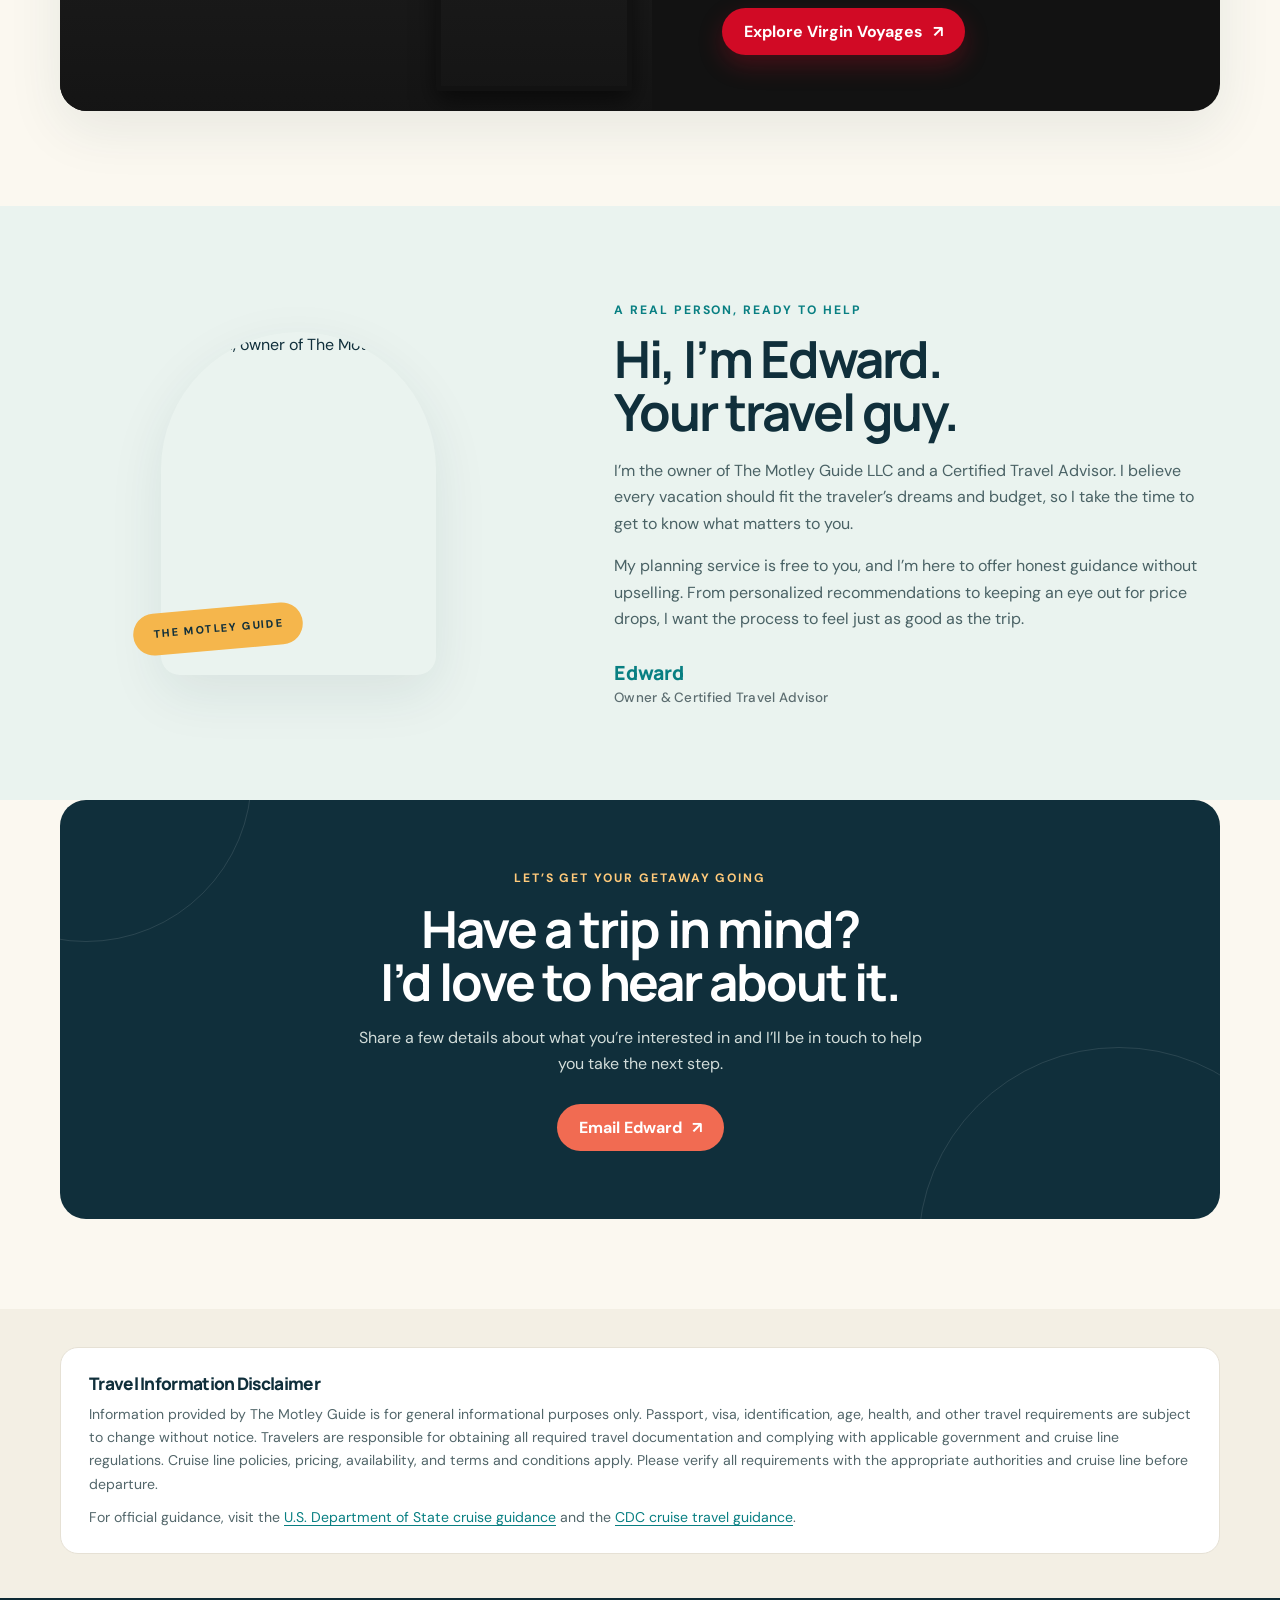
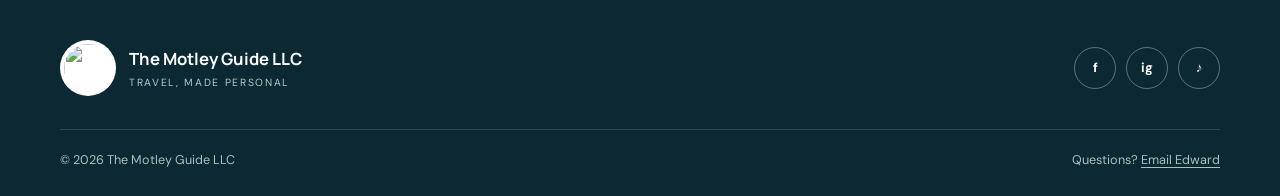
==== commit ce1177f9: "Add travel disclaimer to homepage" ====
--- a/index.html
+++ b/index.html
@@ -25,6 +25,7 @@
     .process-section{background:#eaf3ef}.process-list{list-style:none;padding:0;margin:0 auto;max-width:850px;position:relative;display:grid;gap:13px}.process-list:before{content:"";position:absolute;left:27px;top:27px;bottom:27px;width:2px;background:#bfd8d0}.process-step{position:relative;display:grid;grid-template-columns:56px 1fr;gap:17px;align-items:start}.process-num{position:relative;z-index:1;width:56px;height:56px;border-radius:18px;background:var(--gold);color:var(--ink);display:grid;place-items:center;font:800 .9rem Manrope,sans-serif;box-shadow:0 0 0 6px #eaf3ef}.process-card{background:#fff;border:1px solid #dfe9e3;border-radius:16px;padding:17px 22px;box-shadow:0 9px 24px #1537410a}.process-card h3{font-size:1.08rem;margin:0 0 4px}.process-card p{margin:0;color:var(--muted);font-size:.91rem}.process-card.with-illustration{display:grid;grid-template-columns:minmax(0,1fr) 122px;gap:16px;align-items:center}.process-illustration{display:block;width:122px;height:90px}.process-step:nth-child(6) .process-num{background:var(--coral);color:#fff}.process-step:nth-child(6) h3{color:#bf513c}.process-step:last-child .process-num{background:var(--teal);color:#fff}.process-cta{text-align:center;margin-top:30px}.process-cta p{color:var(--muted);margin:0 0 14px}
     .cta{padding:0 0 90px}.cta-panel{position:relative;overflow:hidden;background:var(--ink);color:#fff;text-align:center;padding:68px 24px;border-radius:26px}.cta-panel:before,.cta-panel:after{content:"";position:absolute;border:1px solid #ffffff1c;border-radius:50%;width:330px;height:330px}.cta-panel:before{left:-140px;top:-190px}.cta-panel:after{right:-100px;bottom:-230px;width:400px;height:400px}.cta-panel>*{position:relative}.cta-panel .eyebrow{color:#ffca7b}.cta-panel h2{font-size:clamp(2.3rem,4vw,3.5rem);line-height:1.05;max-width:680px;margin:13px auto 16px}.cta-panel p{color:#d2ddda;max-width:570px;margin:0 auto 26px}.cta-panel .button{background:var(--coral);color:#fff}
     .contact-email{display:inline-flex;align-items:center;justify-content:center;margin-top:14px;padding:12px 21px;border:1px solid #ffffff;border-radius:999px;background:#fff;color:var(--ink);font:700 .9rem 'DM Sans',sans-serif;cursor:pointer;transition:.2s ease}.contact-email:hover{transform:translateY(-2px);box-shadow:0 8px 22px #0003}.human-check{border:0;border-radius:22px;padding:0;width:min(430px,calc(100% - 32px));color:var(--ink);box-shadow:0 24px 80px #071c25aa}.human-check::backdrop{background:#081f28b8;backdrop-filter:blur(4px)}.human-check form{padding:30px}.human-check .eyebrow{margin-bottom:7px}.human-check h2{font-size:1.8rem;line-height:1.12;margin:5px 0 10px}.human-check p{color:var(--muted);font-size:.93rem}.human-check label{display:block;font-weight:700;font-size:.88rem;margin:20px 0 7px}.human-check input{width:100%;height:48px;padding:10px 13px;border:1px solid #cbd5d2;border-radius:10px;font:inherit;color:var(--ink)}.human-check input:focus{outline:3px solid #087f8240;border-color:var(--teal)}.check-actions{display:flex;justify-content:flex-end;gap:10px;margin-top:18px}.check-actions button{border:0;font:inherit;cursor:pointer}.check-cancel{background:#eef2ef;color:var(--ink)}.check-error{min-height:1.3em;color:#b3263e!important;font-size:.84rem!important;margin:7px 0 0!important}
+    .travel-info-disclaimer{padding:38px 0 44px;background:#f3efe4}.travel-info-card{border:1px solid var(--line);border-radius:18px;background:#fff;padding:24px 28px;color:#52666a;font-size:.88rem}.travel-info-card h2{font:800 1.08rem Manrope,sans-serif;color:var(--ink);margin:0 0 8px}.travel-info-card p{margin:0}.travel-info-card p+p{margin-top:10px}.travel-info-card a{color:var(--teal);text-decoration:underline;text-underline-offset:3px}
     footer{background:#0c2933;color:#fff;padding:42px 0 25px}.footer-top{display:flex;align-items:center;justify-content:space-between;gap:30px;padding-bottom:33px;border-bottom:1px solid #ffffff22}.footer-brand{display:flex;align-items:center;gap:13px}.footer-brand img{width:56px;height:56px;object-fit:contain;background:#fff;border-radius:50%;padding:4px}.footer-brand strong{font-family:Manrope,sans-serif;font-size:1.05rem}.footer-brand small{display:block;color:#b7c9c8;letter-spacing:.16em;text-transform:uppercase;font-size:.65rem}.socials{display:flex;gap:10px}.socials a{width:42px;height:42px;border-radius:50%;border:1px solid #ffffff55;display:grid;place-items:center;font-weight:700;font-size:.82rem;transition:.2s}.socials a:hover{background:var(--gold);color:var(--ink);border-color:var(--gold)}.footer-bottom{display:flex;justify-content:space-between;gap:20px;color:#aac0bf;font-size:.79rem;padding-top:20px}.footer-bottom a{text-decoration:underline;text-underline-offset:3px}
     @media(max-width:900px){.supplier-grid{grid-template-columns:repeat(4,minmax(0,1fr))}nav{gap:17px}.travel-grid{grid-template-columns:repeat(2,1fr)}.travel-card{min-height:330px}.about-grid{gap:46px}.hero-panel{min-height:550px}.hero-content{padding:58px 46px}}
     @media(max-width:680px){.wrap{width:min(100% - 32px,520px)}.nav{height:72px}.brand{min-width:0}.brand img{width:46px;height:46px}.brand-name{font-size:.92rem}nav{display:none}.nav-cta{padding:11px 15px;font-size:.8rem}.hero{padding:17px 0 55px}.hero-panel{min-height:610px;border-radius:22px;background-position:58% center}.hero-panel:before{background:linear-gradient(90deg,rgba(9,39,49,.84),rgba(9,39,49,.28)),linear-gradient(0deg,rgba(9,39,49,.43),transparent 78%)}.hero-content{padding:44px 25px}.supplier-box{padding:13px}.supplier-grid{grid-template-columns:repeat(3,minmax(0,1fr));gap:8px}.supplier-logo{min-height:74px;padding:8px 5px;font-size:.67rem}.supplier-logo img{width:30px;height:30px}.hero h1{font-size:3.35rem}.hero p{font-size:.98rem}.intro-strip{margin-top:-24px}.perks{grid-template-columns:1fr;padding:13px 18px;gap:0}.perk{padding:10px 4px}.perk+.perk{border-left:0;border-top:1px solid var(--line)}section{padding:70px 0}.section-head{margin-bottom:28px}.travel-grid{grid-template-columns:1fr;gap:12px}.travel-card{min-height:270px;border-radius:15px}.travel-card .card-content{padding:17px}.travel-card h3{font-size:1.25rem}.travel-card p{font-size:.78rem}.virgin{padding-bottom:70px}.virgin-panel{grid-template-columns:1fr}.virgin-images{min-height:300px}.virgin-detail{width:35%;height:29%;right:13px;bottom:13px;border-width:3px}.virgin-stamp{left:16px;top:17px}.virgin-copy{padding:34px 26px 38px}.viator-section{padding-bottom:70px}.viator-panel{grid-template-columns:1fr}.viator-photo{min-height:250px;max-height:290px}.viator-copy{padding:33px 26px 38px}.about-grid{grid-template-columns:1fr;gap:40px}.portrait-wrap{max-width:300px}.about-copy{max-width:540px}.steps{grid-template-columns:1fr;gap:12px;margin-top:30px}.step{padding:22px}.process-list{gap:11px}.process-step{grid-template-columns:48px 1fr;gap:12px}.process-list:before{left:23px;top:24px;bottom:24px}.process-num{width:48px;height:48px;border-radius:15px;box-shadow:0 0 0 5px #eaf3ef}.process-card{padding:15px 16px}.process-card.with-illustration{grid-template-columns:minmax(0,1fr) 86px;gap:9px}.process-illustration{width:86px;height:72px}.process-card h3{font-size:1rem}.process-card p{font-size:.87rem}.process-cta .button{width:100%}.cta{padding-bottom:65px}.cta-panel{padding:54px 23px;border-radius:21px}.footer-top{align-items:flex-start;flex-direction:column}.footer-bottom{flex-direction:column;gap:6px}}
@@ -80,6 +81,7 @@
 
     <section class="cta" id="contact"><div class="wrap"><div class="cta-panel"><div class="eyebrow">Let’s get your getaway going</div><h2>Have a trip in mind?<br>I’d love to hear about it.</h2><p>Share a few details about what you’re interested in and I’ll be in touch to help you take the next step.</p><button class="button email-contact" type="button">Email Edward <span>↗</span></button></div></div></section>
   </main>
+  <section class="travel-info-disclaimer"><div class="wrap"><div class="travel-info-card"><h2>Travel Information Disclaimer</h2><p>Information provided by The Motley Guide is for general informational purposes only. Passport, visa, identification, age, health, and other travel requirements are subject to change without notice. Travelers are responsible for obtaining all required travel documentation and complying with applicable government and cruise line regulations. Cruise line policies, pricing, availability, and terms and conditions apply. Please verify all requirements with the appropriate authorities and cruise line before departure.</p><p>For official guidance, visit the <a href="https://travel.state.gov/en/international-travel/planning/safety-tips/cruise-ships.html" target="_blank" rel="noopener">U.S. Department of State cruise guidance</a> and the <a href="https://www.cdc.gov/yellow-book/hcp/travel-air-sea/cruise-ship-travel.html" target="_blank" rel="noopener">CDC cruise travel guidance</a>.</p></div></div></section>
   <footer><div class="wrap"><div class="footer-top"><a class="footer-brand" href="#top"><img src="https://d6ham14n5a27z.cloudfront.net/img/s_h100/i_ha0764b0eef81c5c4796b85fe0e1fa16772dd50e7.png" alt=""><span><strong>The Motley Guide LLC</strong><small>Travel, made personal</small></span></a><div class="socials" aria-label="Social media"><a href="https://www.facebook.com/TheMotleyGuide/" target="_blank" rel="noopener" aria-label="Facebook">f</a><a href="https://www.instagram.com/themotleyguide" target="_blank" rel="noopener" aria-label="Instagram">ig</a><a href="https://www.tiktok.com/@themotleyguide" target="_blank" rel="noopener" aria-label="TikTok">♪</a></div></div><div class="footer-bottom"><span>© 2026 The Motley Guide LLC</span><span>Questions? <button class="email-contact footer-email" type="button">Email Edward</button></span></div></div></footer>
   <dialog class="human-check" id="human-check" aria-labelledby="check-title"><form id="human-form"><div class="eyebrow">Quick human check</div><h2 id="check-title">One little check before email</h2><p>This helps discourage automated messages. Solve the simple question to open your email app.</p><label id="human-question" for="human-answer">What is 4 + 3?</label><input id="human-answer" name="answer" inputmode="numeric" autocomplete="off" required aria-describedby="check-error"><p class="check-error" id="check-error" aria-live="polite"></p><div class="check-actions"><button type="button" class="button check-cancel" id="check-cancel">Cancel</button><button type="submit" class="button button-coral">Continue to email</button></div></form></dialog>
   <script>
